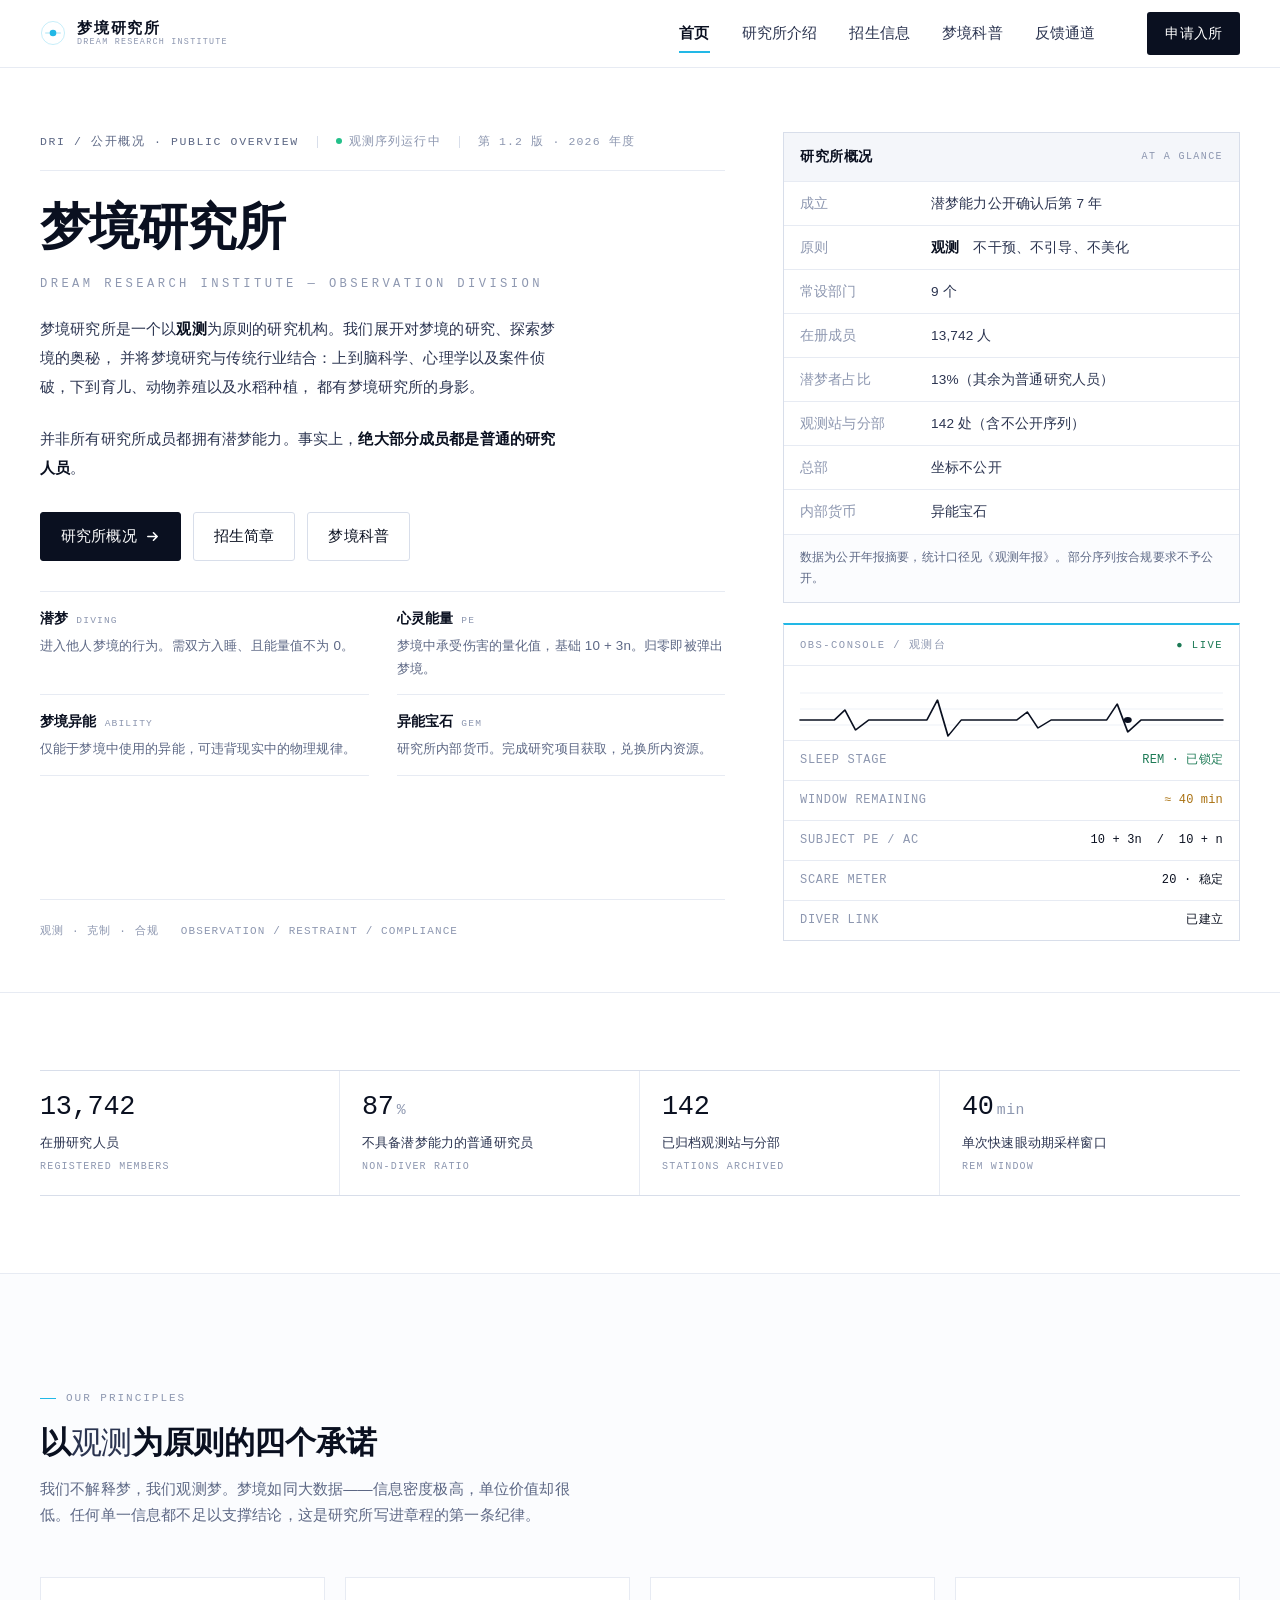
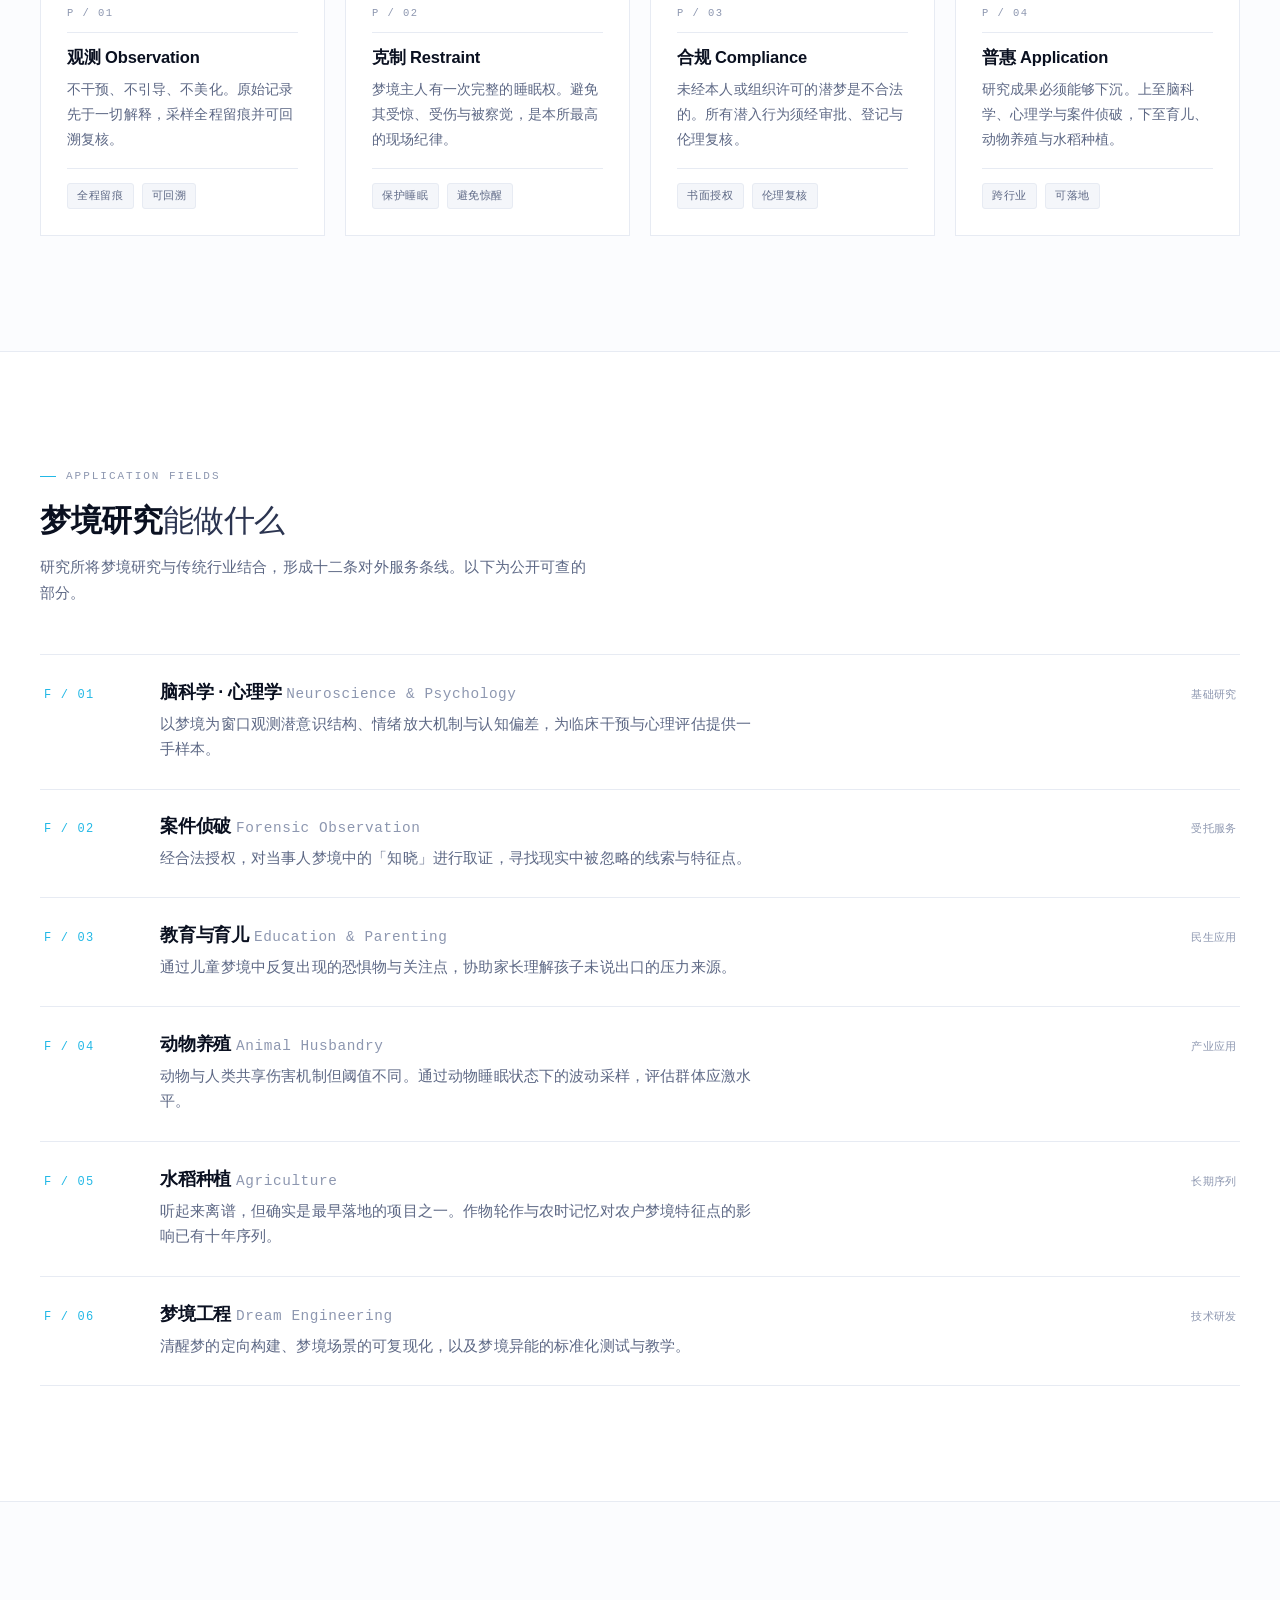
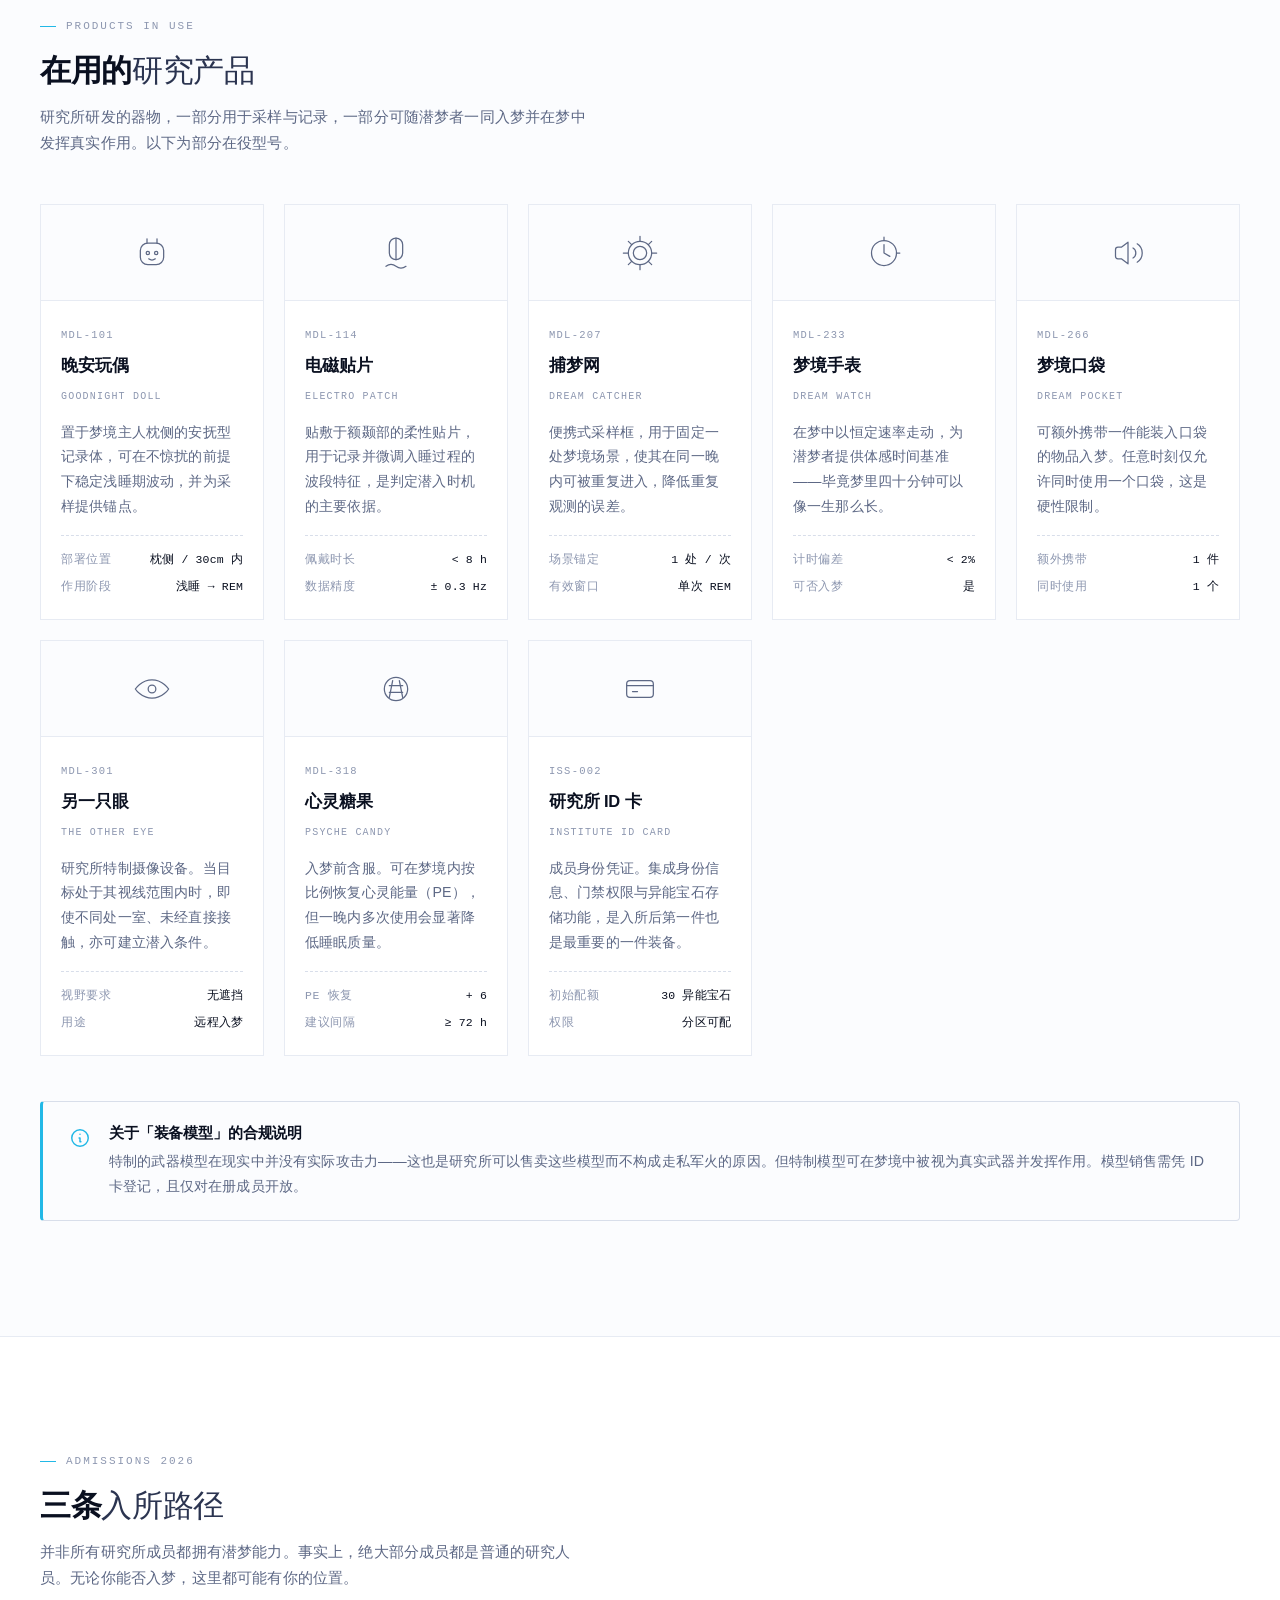
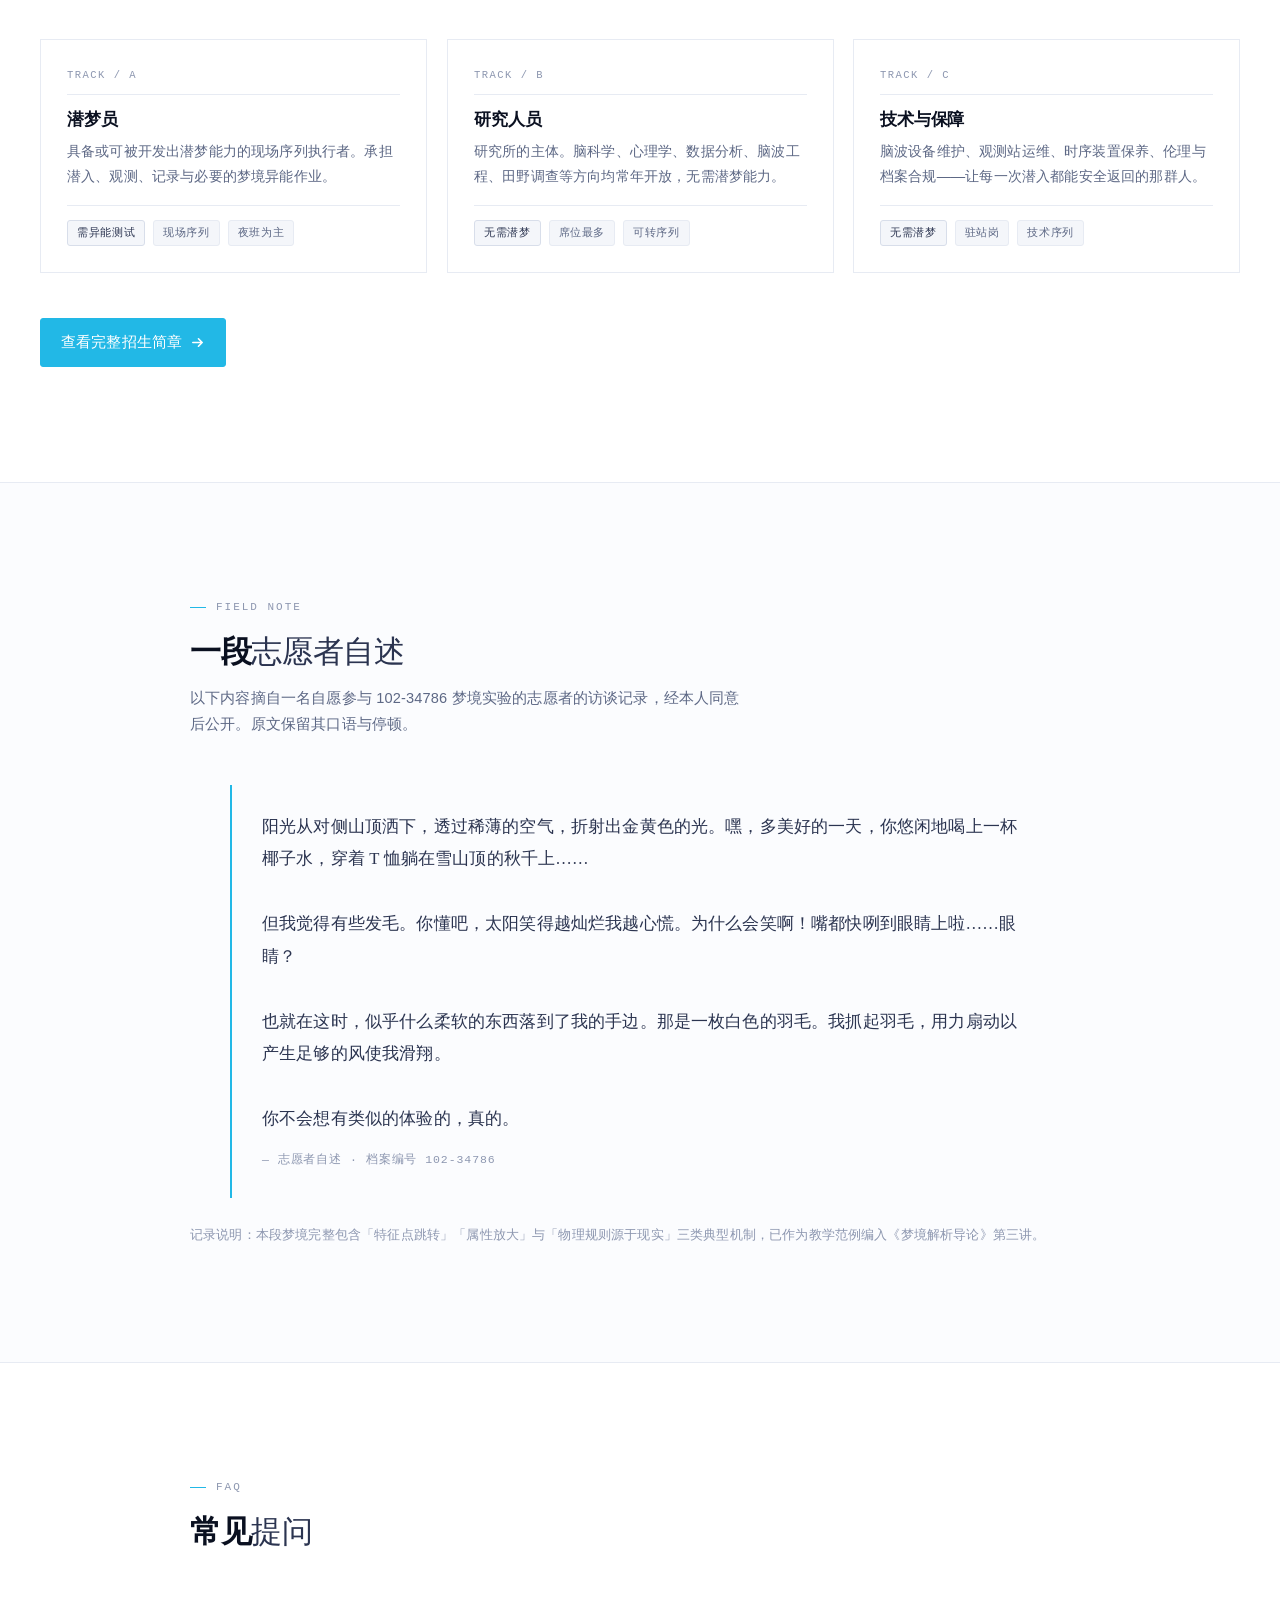
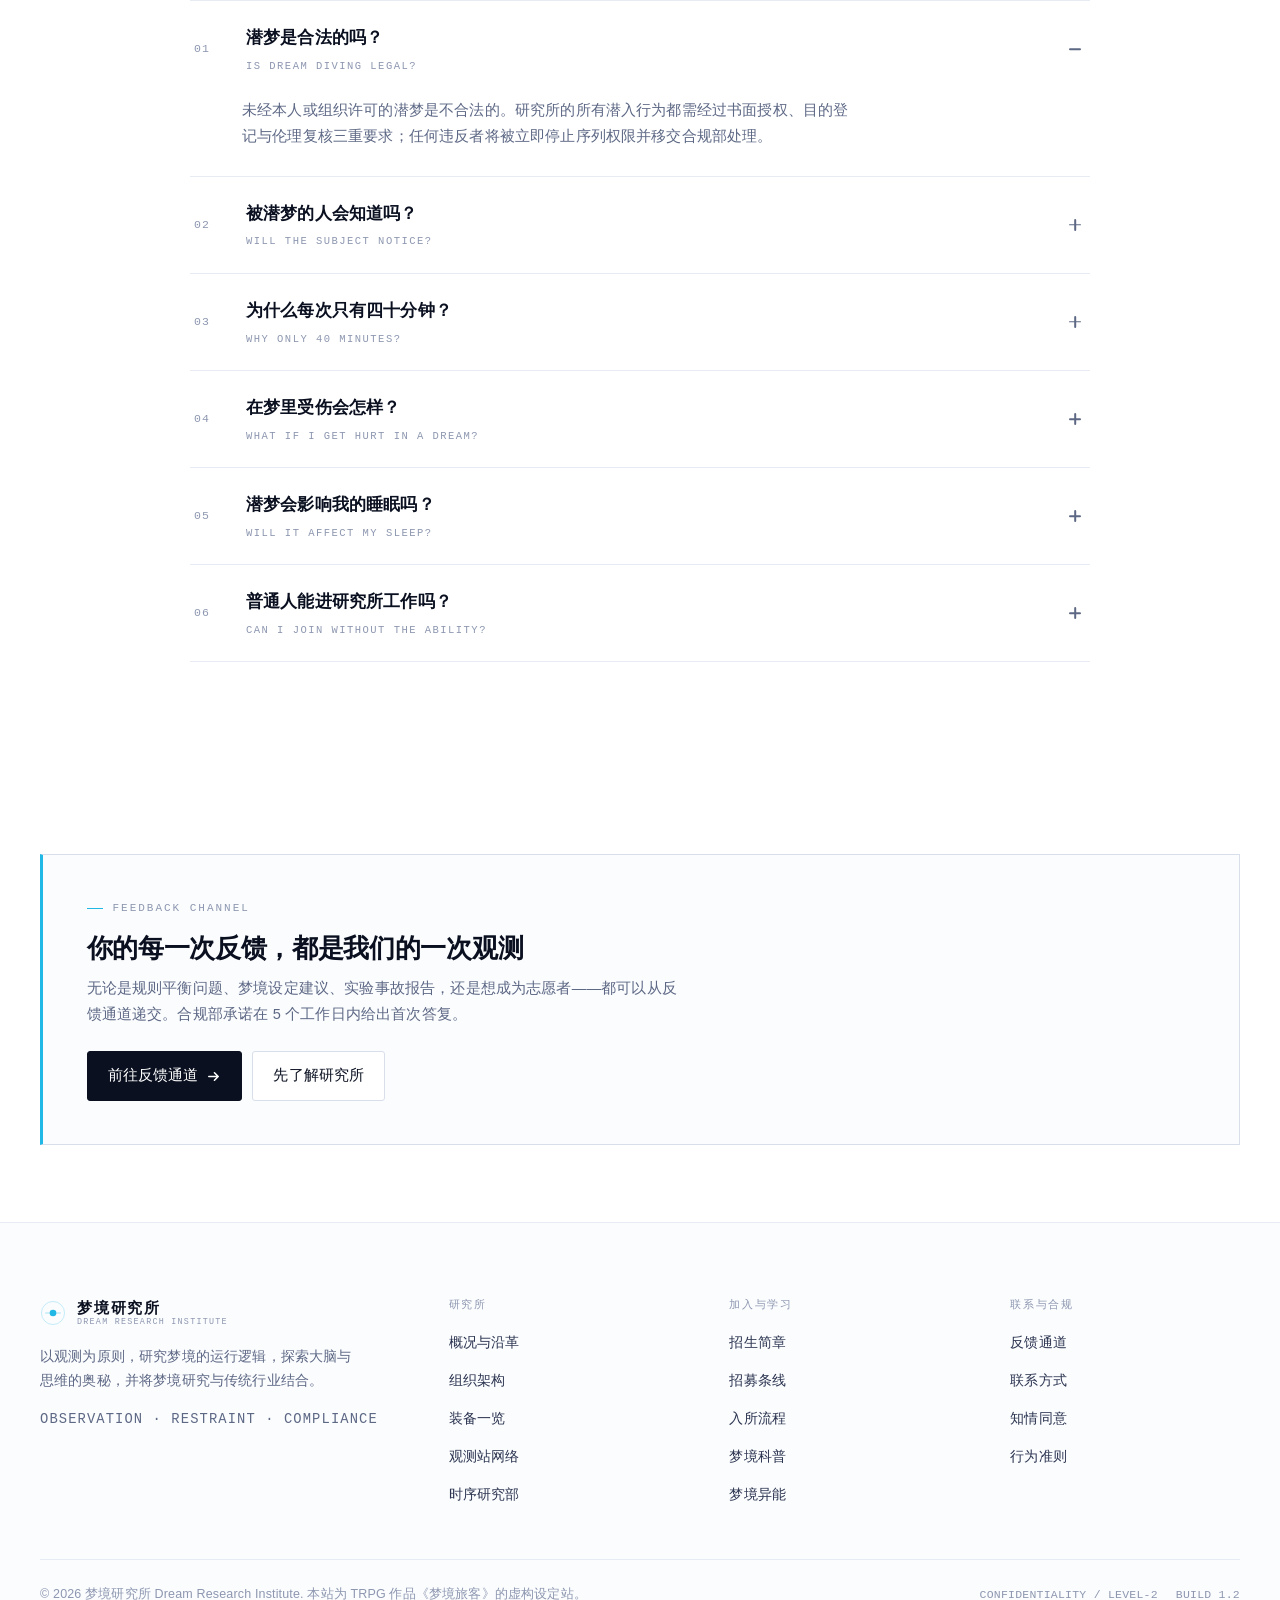
==== dream-lab-site/index.html @ f5d693b0 "feat: 新增梦境研究所官网（五页静态站点） - 首页 / 研究所介绍 / 招生信息 / 梦境科普 / 反馈通道 - 设计系统 assets/style.css，交互 assets/app.js，零" ====
<!DOCTYPE html>
<html lang="zh-CN">
<head>
<meta charset="UTF-8">
<meta name="viewport" content="width=device-width, initial-scale=1">
<title>梦境研究所 · Dream Research Institute</title>
<meta name="description" content="梦境研究所（DRI）——以观测为原则，探索梦境的运行逻辑，并将梦境研究与传统行业结合。官方网站：研究所介绍、招生信息、梦境科普与反馈通道。">
<meta name="theme-color" content="#ffffff">
<link rel="icon" href="assets/favicon.svg" type="image/svg+xml">
<link rel="stylesheet" href="assets/style.css">
</head>
<body data-accent="cyan">

<!-- ============================ 导航 ============================ -->
<header class="nav">
  <div class="wrap nav__inner">
    <a class="brand" href="index.html" aria-label="梦境研究所 首页">
      <svg class="brand__mark" viewBox="0 0 32 32" fill="none" aria-hidden="true"><circle cx="16" cy="16" r="14.2" stroke="currentColor" stroke-width="1.1" opacity=".28"/><path d="M6.4 16h19.2" stroke="currentColor" stroke-width="1.1" opacity=".45"/><circle cx="16" cy="16" r="4.1" fill="currentColor"/></svg>
      <span class="brand__text">
        <span class="brand__cn">梦境研究所</span>
        <span class="brand__en">Dream Research Institute</span>
      </span>
    </a>

    <button class="nav__toggle" type="button" aria-label="展开导航菜单" aria-expanded="false"><span></span></button>

    <nav class="nav__links" aria-label="主导航">
      <a class="nav__link" href="index.html" aria-current="page">首页</a>
      <a class="nav__link" href="about.html">研究所介绍</a>
      <a class="nav__link" href="admissions.html">招生信息</a>
      <a class="nav__link" href="dream-science.html">梦境科普</a>
      <a class="nav__link" href="feedback.html">反馈通道</a>
    </nav>
    <a class="nav__cta" href="admissions.html">申请入所</a>
  </div>
  <div class="scroll-progress" aria-hidden="true"></div>
</header>

<main>

<!-- ============================ 首屏 ============================ -->
<section class="hero hero--split">
  <div class="wrap hero__inner">

    <div class="reveal">
      <div class="docmeta">
        <span class="docmeta__id">DRI / 公开概况 · PUBLIC OVERVIEW</span>
        <span class="docmeta__sep" aria-hidden="true"></span>
        <span class="docmeta__item"><i class="dot"></i>观测序列运行中</span>
        <span class="docmeta__sep" aria-hidden="true"></span>
        <span class="docmeta__item">第 1.2 版 · 2026 年度</span>
      </div>

      <h1>
        梦境研究所
        <span class="en-line">Dream Research Institute — Observation Division</span>
      </h1>

      <p class="hero__lede">
        梦境研究所是一个以<strong>观测</strong>为原则的研究机构。我们展开对梦境的研究、探索梦境的奥秘，
        并将梦境研究与传统行业结合：上到脑科学、心理学以及案件侦破，下到育儿、动物养殖以及水稻种植，
        都有梦境研究所的身影。
      </p>
      <p class="hero__lede">
        并非所有研究所成员都拥有潜梦能力。事实上，<strong>绝大部分成员都是普通的研究人员</strong>。
      </p>

      <div class="hero__actions">
        <a class="btn btn--primary" href="about.html">
          研究所概况
          <svg viewBox="0 0 16 16" fill="none" stroke="currentColor" stroke-width="1.7" stroke-linecap="round" stroke-linejoin="round"><path d="M3 8h10M9 4l4 4-4 4"/></svg>
        </a>
        <a class="btn btn--ghost" href="admissions.html">招生简章</a>
        <a class="btn btn--ghost" href="dream-science.html">梦境科普</a>
      </div>

      <dl class="terms">
        <div>
          <dt>潜梦 <span class="en">Diving</span></dt>
          <dd>进入他人梦境的行为。需双方入睡、且能量值不为 0。</dd>
        </div>
        <div>
          <dt>心灵能量 <span class="en">PE</span></dt>
          <dd>梦境中承受伤害的量化值，基础 10 + 3n。归零即被弹出梦境。</dd>
        </div>
        <div>
          <dt>梦境异能 <span class="en">Ability</span></dt>
          <dd>仅能于梦境中使用的异能，可违背现实中的物理规律。</dd>
        </div>
        <div>
          <dt>异能宝石 <span class="en">Gem</span></dt>
          <dd>研究所内部货币。完成研究项目获取，兑换所内资源。</dd>
        </div>
      </dl>

      <div class="hero__foot">
        <span>观测 · 克制 · 合规</span>
        <span>OBSERVATION / RESTRAINT / COMPLIANCE</span>
      </div>
    </div>

    <!-- 信息表 + 观测台读数 -->
    <aside class="reveal" data-delay="120" aria-label="研究所概况信息表">
      <div class="infobox">
        <div class="infobox__cap">研究所概况 <span>At a glance</span></div>
        <dl>
          <div><dt>成立</dt><dd>潜梦能力公开确认后第 7 年</dd></div>
          <div><dt>原则</dt><dd><b>观测</b>　不干预、不引导、不美化</dd></div>
          <div><dt>常设部门</dt><dd>9 个</dd></div>
          <div><dt>在册成员</dt><dd>13,742 人</dd></div>
          <div><dt>潜梦者占比</dt><dd>13%（其余为普通研究人员）</dd></div>
          <div><dt>观测站与分部</dt><dd>142 处（含不公开序列）</dd></div>
          <div><dt>总部</dt><dd>坐标不公开</dd></div>
          <div><dt>内部货币</dt><dd>异能宝石</dd></div>
        </dl>
        <div class="infobox__note">
          数据为公开年报摘要，统计口径见《观测年报》。部分序列按合规要求不予公开。
        </div>
      </div>

      <div class="console">
        <div class="console__head">
          <span>OBS-CONSOLE / 观测台</span>
          <span class="live">● LIVE</span>
        </div>
        <div class="console__wave" aria-hidden="true">
          <svg viewBox="0 0 320 62" preserveAspectRatio="none">
            <g stroke="#eef1f7" stroke-width="1">
              <line x1="0" y1="15" x2="320" y2="15"/><line x1="0" y1="31" x2="320" y2="31"/><line x1="0" y1="47" x2="320" y2="47"/>
            </g>
            <path d="M0 42 L26 42 L34 32 L42 52 L52 42 L96 42 L104 22 L112 58 L122 42 L164 42 L172 34 L180 50 L190 42 L232 42 L240 26 L248 54 L258 42 L320 42"
                  fill="none" stroke="#0a1020" stroke-width="1.3" stroke-linejoin="round" stroke-linecap="round"/>
            <circle cx="248" cy="42" r="3" fill="#0a1020"/>
          </svg>
        </div>
        <div class="readout">
          <div class="readout__row"><span class="k">SLEEP STAGE</span><span class="v ok">REM · 已锁定</span></div>
          <div class="readout__row"><span class="k">WINDOW REMAINING</span><span class="v warn">≈ 40 min</span></div>
          <div class="readout__row"><span class="k">SUBJECT PE / AC</span><span class="v">10 + 3n &nbsp;/&nbsp; 10 + n</span></div>
          <div class="readout__row"><span class="k">SCARE METER</span><span class="v">20 · 稳定</span></div>
          <div class="readout__row"><span class="k">DIVER LINK</span><span class="v crit">已建立</span></div>
        </div>
      </div>
    </aside>

  </div>
</section>

<!-- ============================ 概要数据 ============================ -->
<section class="section--tight">
  <div class="wrap">
    <div class="stats reveal">
      <div class="stat">
        <div class="stat__num"><span data-count="13742">0</span></div>
        <div class="stat__label">在册研究人员</div>
        <div class="stat__sub">Registered Members</div>
      </div>
      <div class="stat">
        <div class="stat__num"><span data-count="87">0</span><span class="unit">%</span></div>
        <div class="stat__label">不具备潜梦能力的普通研究员</div>
        <div class="stat__sub">Non-diver Ratio</div>
      </div>
      <div class="stat">
        <div class="stat__num"><span data-count="142">0</span></div>
        <div class="stat__label">已归档观测站与分部</div>
        <div class="stat__sub">Stations Archived</div>
      </div>
      <div class="stat">
        <div class="stat__num"><span data-count="40">0</span><span class="unit">min</span></div>
        <div class="stat__label">单次快速眼动期采样窗口</div>
        <div class="stat__sub">REM Window</div>
      </div>
    </div>
  </div>
</section>

<!-- ============================ 原则 ============================ -->
<section class="section section--alt" id="principle">
  <div class="wrap">
    <div class="section-head reveal">
      <span class="eyebrow">Our Principles</span>
      <h2>以<span class="thin">观测</span>为原则的四个承诺</h2>
      <p>我们不解释梦，我们观测梦。梦境如同大数据——信息密度极高，单位价值却很低。任何单一信息都不足以支撑结论，这是研究所写进章程的第一条纪律。</p>
    </div>

    <div class="grid grid--4">
      <article class="card reveal" data-accent="cyan">
        <span class="card__index">P / 01</span>
        <h3>观测 Observation</h3>
        <p>不干预、不引导、不美化。原始记录先于一切解释，采样全程留痕并可回溯复核。</p>
        <div class="card__meta"><span class="chip">全程留痕</span><span class="chip">可回溯</span></div>
      </article>

      <article class="card reveal" data-delay="80" data-accent="violet">
        <span class="card__index">P / 02</span>
        <h3>克制 Restraint</h3>
        <p>梦境主人有一次完整的睡眠权。避免其受惊、受伤与被察觉，是本所最高的现场纪律。</p>
        <div class="card__meta"><span class="chip">保护睡眠</span><span class="chip">避免惊醒</span></div>
      </article>

      <article class="card reveal" data-delay="160" data-accent="lime">
        <span class="card__index">P / 03</span>
        <h3>合规 Compliance</h3>
        <p>未经本人或组织许可的潜梦是不合法的。所有潜入行为须经审批、登记与伦理复核。</p>
        <div class="card__meta"><span class="chip">书面授权</span><span class="chip">伦理复核</span></div>
      </article>

      <article class="card reveal" data-delay="240" data-accent="amber">
        <span class="card__index">P / 04</span>
        <h3>普惠 Application</h3>
        <p>研究成果必须能够下沉。上至脑科学、心理学与案件侦破，下至育儿、动物养殖与水稻种植。</p>
        <div class="card__meta"><span class="chip">跨行业</span><span class="chip">可落地</span></div>
      </article>
    </div>
  </div>
</section>

<!-- ============================ 应用领域 ============================ -->
<section class="section">
  <div class="wrap">
    <div class="section-head reveal">
      <span class="eyebrow">Application Fields</span>
      <h2>梦境研究<span class="thin">能做什么</span></h2>
      <p>研究所将梦境研究与传统行业结合，形成十二条对外服务条线。以下为公开可查的部分。</p>
    </div>

    <div class="rows">
      <div class="row reveal">
        <span class="row__key">F / 01</span>
        <div class="row__main">
          <h3>脑科学 · 心理学 <span class="en">Neuroscience &amp; Psychology</span></h3>
          <p>以梦境为窗口观测潜意识结构、情绪放大机制与认知偏差，为临床干预与心理评估提供一手样本。</p>
        </div>
        <span class="row__tag">基础研究</span>
      </div>

      <div class="row reveal">
        <span class="row__key">F / 02</span>
        <div class="row__main">
          <h3>案件侦破 <span class="en">Forensic Observation</span></h3>
          <p>经合法授权，对当事人梦境中的「知晓」进行取证，寻找现实中被忽略的线索与特征点。</p>
        </div>
        <span class="row__tag">受托服务</span>
      </div>

      <div class="row reveal">
        <span class="row__key">F / 03</span>
        <div class="row__main">
          <h3>教育与育儿 <span class="en">Education &amp; Parenting</span></h3>
          <p>通过儿童梦境中反复出现的恐惧物与关注点，协助家长理解孩子未说出口的压力来源。</p>
        </div>
        <span class="row__tag">民生应用</span>
      </div>

      <div class="row reveal">
        <span class="row__key">F / 04</span>
        <div class="row__main">
          <h3>动物养殖 <span class="en">Animal Husbandry</span></h3>
          <p>动物与人类共享伤害机制但阈值不同。通过动物睡眠状态下的波动采样，评估群体应激水平。</p>
        </div>
        <span class="row__tag">产业应用</span>
      </div>

      <div class="row reveal">
        <span class="row__key">F / 05</span>
        <div class="row__main">
          <h3>水稻种植 <span class="en">Agriculture</span></h3>
          <p>听起来离谱，但确实是最早落地的项目之一。作物轮作与农时记忆对农户梦境特征点的影响已有十年序列。</p>
        </div>
        <span class="row__tag">长期序列</span>
      </div>

      <div class="row reveal">
        <span class="row__key">F / 06</span>
        <div class="row__main">
          <h3>梦境工程 <span class="en">Dream Engineering</span></h3>
          <p>清醒梦的定向构建、梦境场景的可复现化，以及梦境异能的标准化测试与教学。</p>
        </div>
        <span class="row__tag">技术研发</span>
      </div>
    </div>
  </div>
</section>

<!-- ============================ 研究产品 ============================ -->
<section class="section section--alt">
  <div class="wrap">
    <div class="section-head reveal">
      <span class="eyebrow">Products In Use</span>
      <h2>在用的<span class="thin">研究产品</span></h2>
      <p>研究所研发的器物，一部分用于采样与记录，一部分可随潜梦者一同入梦并在梦中发挥真实作用。以下为部分在役型号。</p>
    </div>

    <div class="grid grid--4">
      <article class="device reveal" data-accent="cyan">
        <div class="device__fig">
          <svg viewBox="0 0 48 48" fill="none" stroke="currentColor" stroke-width="1.5" stroke-linecap="round" stroke-linejoin="round">
            <rect x="10" y="12" width="28" height="26" rx="9"/><circle cx="19" cy="24" r="2"/><circle cx="29" cy="24" r="2"/>
            <path d="M20 31c2.4 1.8 5.6 1.8 8 0M18 12V7M30 12V7"/>
          </svg>
        </div>
        <div class="device__body">
          <span class="device__code">MDL-101</span>
          <h3>晚安玩偶</h3>
          <span class="en">Goodnight Doll</span>
          <p>置于梦境主人枕侧的安抚型记录体，可在不惊扰的前提下稳定浅睡期波动，并为采样提供锚点。</p>
          <dl>
            <div><dt>部署位置</dt><dd>枕侧 / 30cm 内</dd></div>
            <div><dt>作用阶段</dt><dd>浅睡 → REM</dd></div>
          </dl>
        </div>
      </article>

      <article class="device reveal" data-delay="70" data-accent="violet">
        <div class="device__fig">
          <svg viewBox="0 0 48 48" fill="none" stroke="currentColor" stroke-width="1.5" stroke-linecap="round" stroke-linejoin="round">
            <rect x="16" y="6" width="16" height="26" rx="8"/><path d="M24 6v26"/>
            <path d="M12 40c4-3 8-3 12 0s8 3 12 0"/>
          </svg>
        </div>
        <div class="device__body">
          <span class="device__code">MDL-114</span>
          <h3>电磁贴片</h3>
          <span class="en">Electro Patch</span>
          <p>贴敷于额颞部的柔性贴片，用于记录并微调入睡过程的波段特征，是判定潜入时机的主要依据。</p>
          <dl>
            <div><dt>佩戴时长</dt><dd>&lt; 8 h</dd></div>
            <div><dt>数据精度</dt><dd>± 0.3 Hz</dd></div>
          </dl>
        </div>
      </article>

      <article class="device reveal" data-delay="140" data-accent="magenta">
        <div class="device__fig">
          <svg viewBox="0 0 48 48" fill="none" stroke="currentColor" stroke-width="1.5" stroke-linecap="round" stroke-linejoin="round">
            <circle cx="24" cy="24" r="14"/><circle cx="24" cy="24" r="8"/>
            <path d="M24 4v6M24 38v6M4 24h6M38 24h6M10 10l4 4M34 34l4 4M38 10l-4 4M14 34l-4 4"/>
          </svg>
        </div>
        <div class="device__body">
          <span class="device__code">MDL-207</span>
          <h3>捕梦网</h3>
          <span class="en">Dream Catcher</span>
          <p>便携式采样框，用于固定一处梦境场景，使其在同一晚内可被重复进入，降低重复观测的误差。</p>
          <dl>
            <div><dt>场景锚定</dt><dd>1 处 / 次</dd></div>
            <div><dt>有效窗口</dt><dd>单次 REM</dd></div>
          </dl>
        </div>
      </article>

      <article class="device reveal" data-delay="210" data-accent="amber">
        <div class="device__fig">
          <svg viewBox="0 0 48 48" fill="none" stroke="currentColor" stroke-width="1.5" stroke-linecap="round" stroke-linejoin="round">
            <circle cx="24" cy="24" r="15"/><path d="M24 14v10l7 4"/><path d="M24 9V5M39 24h4"/>
          </svg>
        </div>
        <div class="device__body">
          <span class="device__code">MDL-233</span>
          <h3>梦境手表</h3>
          <span class="en">Dream Watch</span>
          <p>在梦中以恒定速率走动，为潜梦者提供体感时间基准——毕竟梦里四十分钟可以像一生那么长。</p>
          <dl>
            <div><dt>计时偏差</dt><dd>&lt; 2%</dd></div>
            <div><dt>可否入梦</dt><dd>是</dd></div>
          </dl>
        </div>
      </article>

      <article class="device reveal" data-accent="lime">
        <div class="device__fig">
          <svg viewBox="0 0 48 48" fill="none" stroke="currentColor" stroke-width="1.5" stroke-linecap="round" stroke-linejoin="round">
            <path d="M9 20v8a3 3 0 0 0 3 3h4l8 6V11l-8 6h-4a3 3 0 0 0-3 3Z"/>
            <path d="M30 18a7 7 0 0 1 0 12M35 13a13 13 0 0 1 0 22"/>
          </svg>
        </div>
        <div class="device__body">
          <span class="device__code">MDL-266</span>
          <h3>梦境口袋</h3>
          <span class="en">Dream Pocket</span>
          <p>可额外携带一件能装入口袋的物品入梦。任意时刻仅允许同时使用一个口袋，这是硬性限制。</p>
          <dl>
            <div><dt>额外携带</dt><dd>1 件</dd></div>
            <div><dt>同时使用</dt><dd>1 个</dd></div>
          </dl>
        </div>
      </article>

      <article class="device reveal" data-delay="70" data-accent="violet">
        <div class="device__fig">
          <svg viewBox="0 0 48 48" fill="none" stroke="currentColor" stroke-width="1.5" stroke-linecap="round" stroke-linejoin="round">
            <path d="M4 24s7-11 20-11 20 11 20 11-7 11-20 11S4 24 4 24Z"/><circle cx="24" cy="24" r="4.6"/>
          </svg>
        </div>
        <div class="device__body">
          <span class="device__code">MDL-301</span>
          <h3>另一只眼</h3>
          <span class="en">The Other Eye</span>
          <p>研究所特制摄像设备。当目标处于其视线范围内时，即使不同处一室、未经直接接触，亦可建立潜入条件。</p>
          <dl>
            <div><dt>视野要求</dt><dd>无遮挡</dd></div>
            <div><dt>用途</dt><dd>远程入梦</dd></div>
          </dl>
        </div>
      </article>

      <article class="device reveal" data-delay="140" data-accent="magenta">
        <div class="device__fig">
          <svg viewBox="0 0 48 48" fill="none" stroke="currentColor" stroke-width="1.5" stroke-linecap="round" stroke-linejoin="round">
            <circle cx="24" cy="24" r="14"/><path d="M16 20h16M16 28h16M20 14l-4 20M28 14l4 20"/>
          </svg>
        </div>
        <div class="device__body">
          <span class="device__code">MDL-318</span>
          <h3>心灵糖果</h3>
          <span class="en">Psyche Candy</span>
          <p>入梦前含服。可在梦境内按比例恢复心灵能量（PE），但一晚内多次使用会显著降低睡眠质量。</p>
          <dl>
            <div><dt>PE 恢复</dt><dd>+ 6</dd></div>
            <div><dt>建议间隔</dt><dd>≥ 72 h</dd></div>
          </dl>
        </div>
      </article>

      <article class="device reveal" data-delay="210" data-accent="rose">
        <div class="device__fig">
          <svg viewBox="0 0 48 48" fill="none" stroke="currentColor" stroke-width="1.5" stroke-linecap="round" stroke-linejoin="round">
            <rect x="8" y="14" width="32" height="20" rx="4"/><path d="M8 20h32M15 27h6"/>
          </svg>
        </div>
        <div class="device__body">
          <span class="device__code">ISS-002</span>
          <h3>研究所 ID 卡</h3>
          <span class="en">Institute ID Card</span>
          <p>成员身份凭证。集成身份信息、门禁权限与异能宝石存储功能，是入所后第一件也是最重要的一件装备。</p>
          <dl>
            <div><dt>初始配额</dt><dd>30 异能宝石</dd></div>
            <div><dt>权限</dt><dd>分区可配</dd></div>
          </dl>
        </div>
      </article>
    </div>

    <div class="notice mt-l reveal">
      <svg class="notice__ico" viewBox="0 0 24 24" fill="none" stroke="currentColor" stroke-width="1.6" stroke-linecap="round" stroke-linejoin="round"><circle cx="12" cy="12" r="9"/><path d="M12 8h.01M11 12h1v4h1"/></svg>
      <div>
        <h4>关于「装备模型」的合规说明</h4>
        <p>特制的武器模型在现实中并没有实际攻击力——这也是研究所可以售卖这些模型而不构成走私军火的原因。但特制模型可在梦境中被视为真实武器并发挥作用。模型销售需凭 ID 卡登记，且仅对在册成员开放。</p>
      </div>
    </div>
  </div>
</section>

<!-- ============================ 招生入口 ============================ -->
<section class="section">
  <div class="wrap">
    <div class="section-head reveal">
      <span class="eyebrow">Admissions 2026</span>
      <h2>三条<span class="thin">入所路径</span></h2>
      <p>并非所有研究所成员都拥有潜梦能力。事实上，绝大部分成员都是普通的研究人员。无论你能否入梦，这里都可能有你的位置。</p>
    </div>

    <div class="grid grid--3">
      <article class="card reveal" data-accent="violet">
        <span class="card__index">TRACK / A</span>
        <h3>潜梦员</h3>
        <p>具备或可被开发出潜梦能力的现场序列执行者。承担潜入、观测、记录与必要的梦境异能作业。</p>
        <div class="card__meta">
          <span class="chip chip--accent">需异能测试</span>
          <span class="chip">现场序列</span>
          <span class="chip">夜班为主</span>
        </div>
      </article>

      <article class="card reveal" data-delay="90" data-accent="cyan">
        <span class="card__index">TRACK / B</span>
        <h3>研究人员</h3>
        <p>研究所的主体。脑科学、心理学、数据分析、脑波工程、田野调查等方向均常年开放，无需潜梦能力。</p>
        <div class="card__meta">
          <span class="chip chip--accent">无需潜梦</span>
          <span class="chip">席位最多</span>
          <span class="chip">可转序列</span>
        </div>
      </article>

      <article class="card reveal" data-delay="180" data-accent="amber">
        <span class="card__index">TRACK / C</span>
        <h3>技术与保障</h3>
        <p>脑波设备维护、观测站运维、时序装置保养、伦理与档案合规——让每一次潜入都能安全返回的那群人。</p>
        <div class="card__meta">
          <span class="chip chip--accent">无需潜梦</span>
          <span class="chip">驻站岗</span>
          <span class="chip">技术序列</span>
        </div>
      </article>
    </div>

    <div class="mt-l reveal">
      <a class="btn btn--accent" href="admissions.html">
        查看完整招生简章
        <svg viewBox="0 0 16 16" fill="none" stroke="currentColor" stroke-width="1.7" stroke-linecap="round" stroke-linejoin="round"><path d="M3 8h10M9 4l4 4-4 4"/></svg>
      </a>
    </div>
  </div>
</section>

<!-- ============================ 志愿者自述 ============================ -->
<section class="section section--alt">
  <div class="wrap--narrow">
    <div class="section-head reveal">
      <span class="eyebrow">Field Note</span>
      <h2>一段<span class="thin">志愿者自述</span></h2>
      <p>以下内容摘自一名自愿参与 102-34786 梦境实验的志愿者的访谈记录，经本人同意后公开。原文保留其口语与停顿。</p>
    </div>

    <blockquote class="quote reveal">
      阳光从对侧山顶洒下，透过稀薄的空气，折射出金黄色的光。嘿，多美好的一天，你悠闲地喝上一杯椰子水，穿着 T 恤躺在雪山顶的秋千上……
      <br><br>
      但我觉得有些发毛。你懂吧，太阳笑得越灿烂我越心慌。为什么会笑啊！嘴都快咧到眼睛上啦……眼睛？
      <br><br>
      也就在这时，似乎什么柔软的东西落到了我的手边。那是一枚白色的羽毛。我抓起羽毛，用力扇动以产生足够的风使我滑翔。
      <br><br>
      你不会想有类似的体验的，真的。
      <cite>— 志愿者自述 · 档案编号 102-34786</cite>
    </blockquote>

    <p class="tiny mt-m reveal">
      记录说明：本段梦境完整包含「特征点跳转」「属性放大」与「物理规则源于现实」三类典型机制，已作为教学范例编入《梦境解析导论》第三讲。
    </p>
  </div>
</section>

<!-- ============================ 常见问答 ============================ -->
<section class="section">
  <div class="wrap--narrow">
    <div class="section-head reveal">
      <span class="eyebrow">FAQ</span>
      <h2>常见<span class="thin">提问</span></h2>
    </div>

    <div class="accordion reveal" data-exclusive>
      <details class="acc" open>
        <summary class="acc__head" style="list-style:none">
          <span class="acc__num">01</span>
          <span class="acc__title">潜梦是合法的吗？<span class="en">Is dream diving legal?</span></span>
          <span class="acc__ico" aria-hidden="true"></span>
        </summary>
        <div class="acc__body">
          <p>未经本人或组织许可的潜梦是不合法的。研究所的所有潜入行为都需经过书面授权、目的登记与伦理复核三重要求；任何违反者将被立即停止序列权限并移交合规部处理。</p>
        </div>
      </details>

      <details class="acc">
        <summary class="acc__head" style="list-style:none">
          <span class="acc__num">02</span>
          <span class="acc__title">被潜梦的人会知道吗？<span class="en">Will the subject notice?</span></span>
          <span class="acc__ico" aria-hidden="true"></span>
        </summary>
        <div class="acc__body">
          <p>梦境主人可能会记起梦中所发生的事件——若其在快速眼动睡眠期因惊吓醒来，记忆会更加清晰。所以为防止潜梦者被察觉、也为给梦境主人提供优质的睡眠，请尽可能避免其受到惊吓或伤害。</p>
          <p>梦境主人也有小概率意识到自己身处梦境，进而主动掌控梦境。此时应立刻中止观测并由现场主管决策。</p>
        </div>
      </details>

      <details class="acc">
        <summary class="acc__head" style="list-style:none">
          <span class="acc__num">03</span>
          <span class="acc__title">为什么每次只有四十分钟？<span class="en">Why only 40 minutes?</span></span>
          <span class="acc__ico" aria-hidden="true"></span>
        </summary>
        <div class="acc__body">
          <p>快速眼动睡眠期一次约持续 40 分钟。这意味着你必须在 40 分钟内收集尽可能多的信息。梦境中的时间长度与现实等同，但结构如电影般经过剪辑与拼凑，所以 40 分钟的梦也可能漫长如一生。</p>
        </div>
      </details>

      <details class="acc">
        <summary class="acc__head" style="list-style:none">
          <span class="acc__num">04</span>
          <span class="acc__title">在梦里受伤会怎样？<span class="en">What if I get hurt in a dream?</span></span>
          <span class="acc__ico" aria-hidden="true"></span>
        </summary>
        <div class="acc__body">
          <p>梦境中伤害不会造成任何现实中的损伤。但你在梦中受到伤害时，心灵能量（PE）会相应减少；当 PE 归零时，你会被强制弹出梦境。这是身体在保护你。</p>
        </div>
      </details>

      <details class="acc">
        <summary class="acc__head" style="list-style:none">
          <span class="acc__num">05</span>
          <span class="acc__title">潜梦会影响我的睡眠吗？<span class="en">Will it affect my sleep?</span></span>
          <span class="acc__ico" aria-hidden="true"></span>
        </summary>
        <div class="acc__body">
          <p>若你选择潜入梦境，你的睡眠质量必然受到影响。不进行潜梦时，该晚心灵能量会完全恢复；进行潜梦时，该晚心灵能量仅恢复总数的三分之一。研究所为在册潜梦员提供强制轮休与睡眠监测。</p>
        </div>
      </details>

      <details class="acc">
        <summary class="acc__head" style="list-style:none">
          <span class="acc__num">06</span>
          <span class="acc__title">普通人能进研究所工作吗？<span class="en">Can I join without the ability?</span></span>
          <span class="acc__ico" aria-hidden="true"></span>
        </summary>
        <div class="acc__body">
          <p>可以，而且是常态。并非所有研究所成员都拥有潜梦能力——事实上绝大部分成员都是普通的研究人员。他们负责数据分析、设备研发、田野调查、伦理审查与档案管理，是研究所真正的骨架。</p>
        </div>
      </details>
    </div>
  </div>
</section>

<!-- ============================ 反馈 CTA ============================ -->
<section class="section section--tight">
  <div class="wrap">
    <div class="cta-band reveal">
      <div class="cta-band__inner">
        <span class="eyebrow">Feedback Channel</span>
        <h2>你的每一次反馈，都是我们的一次观测</h2>
        <p>无论是规则平衡问题、梦境设定建议、实验事故报告，还是想成为志愿者——都可以从反馈通道递交。合规部承诺在 5 个工作日内给出首次答复。</p>
        <div class="cta-band__actions">
          <a class="btn btn--primary" href="feedback.html">
            前往反馈通道
            <svg viewBox="0 0 16 16" fill="none" stroke="currentColor" stroke-width="1.7" stroke-linecap="round" stroke-linejoin="round"><path d="M3 8h10M9 4l4 4-4 4"/></svg>
          </a>
          <a class="btn btn--ghost" href="about.html">先了解研究所</a>
        </div>
      </div>
    </div>
  </div>
</section>

</main>

<!-- ============================ 页脚 ============================ -->
<footer class="footer">
  <div class="wrap">
    <div class="footer__grid">
      <div class="footer__brand">
        <a class="brand" href="index.html">
          <svg class="brand__mark" viewBox="0 0 32 32" fill="none" aria-hidden="true"><circle cx="16" cy="16" r="14.2" stroke="currentColor" stroke-width="1.1" opacity=".28"/><path d="M6.4 16h19.2" stroke="currentColor" stroke-width="1.1" opacity=".45"/><circle cx="16" cy="16" r="4.1" fill="currentColor"/></svg>
          <span class="brand__text">
            <span class="brand__cn">梦境研究所</span>
            <span class="brand__en">Dream Research Institute</span>
          </span>
        </a>
        <p>以观测为原则，研究梦境的运行逻辑，探索大脑与思维的奥秘，并将梦境研究与传统行业结合。</p>
        <p class="tiny mono mt-s" style="letter-spacing:.08em">OBSERVATION · RESTRAINT · COMPLIANCE</p>
      </div>

      <div>
        <h5>研究所</h5>
        <ul>
          <li><a href="about.html">概况与沿革</a></li>
          <li><a href="about.html#departments">组织架构</a></li>
          <li><a href="about.html#devices">装备一览</a></li>
          <li><a href="about.html#stations">观测站网络</a></li>
          <li><a href="about.html#timeline">时序研究部</a></li>
        </ul>
      </div>

      <div>
        <h5>加入与学习</h5>
        <ul>
          <li><a href="admissions.html">招生简章</a></li>
          <li><a href="admissions.html#tracks">招募条线</a></li>
          <li><a href="admissions.html#process">入所流程</a></li>
          <li><a href="dream-science.html">梦境科普</a></li>
          <li><a href="dream-science.html#abilities">梦境异能</a></li>
        </ul>
      </div>

      <div>
        <h5>联系与合规</h5>
        <ul>
          <li><a href="feedback.html">反馈通道</a></li>
          <li><a href="feedback.html#channels">联系方式</a></li>
          <li><a href="feedback.html#ethics">知情同意</a></li>
          <li><a href="feedback.html#conduct">行为准则</a></li>
        </ul>
      </div>
    </div>

    <div class="footer__bottom">
      <span>© <span data-year>2026</span> 梦境研究所 Dream Research Institute. 本站为 TRPG 作品《梦境旅客》的虚构设定站。</span>
      <span class="footer__legal">
        <span class="mono">CONFIDENTIALITY / LEVEL-2</span>
        <span class="mono">BUILD 1.2</span>
      </span>
    </div>
  </div>
</footer>

<script src="assets/app.js"></script>
</body>
</html>
---- dream-lab-site/assets/style.css ----
/* ==========================================================================
   梦境研究所 DREAM RESEARCH INSTITUTE — Design System
   主色：白 / 辅色：光谱彩色 / 风格：科技 · 高级
   ========================================================================== */

/* ---------- 1. Tokens ---------- */
:root {
  /* 中性：白为主 */
  --paper:        #ffffff;
  --paper-2:      #fbfcfe;
  --paper-3:      #f4f6fa;
  --ink:          #0a1020;
  --ink-2:        #2b3450;
  --ink-3:        #5d6885;
  --ink-4:        #8d97b0;
  --line:         #e7ebf3;
  --line-2:       #d8deea;

  /* 辅色：梦境光谱 */
  --cyan:   #22b8e6;
  --violet: #7b61ff;
  --magenta:#e4559e;
  --amber:  #f0a422;
  --lime:   #23c08a;
  --rose:   #f0654f;

  --c-cyan:    rgba(34, 184, 230, .12);
  --c-violet:  rgba(123, 97, 255, .12);
  --c-magenta: rgba(228, 85, 158, .12);
  --c-amber:   rgba(240, 164, 34, .14);
  --c-lime:    rgba(35, 192, 138, .12);
  --c-rose:    rgba(240, 101, 79, .12);

  --accent: var(--cyan);
  --accent-soft: var(--c-cyan);

  /* 排版 */
  --font-sans: "Inter", "SF Pro Text", -apple-system, BlinkMacSystemFont,
               "Segoe UI", "PingFang SC", "Hiragino Sans GB",
               "Microsoft YaHei UI", "Microsoft YaHei", sans-serif;
  --font-serif: "Songti SC", "STSong", "Source Han Serif SC",
                "Noto Serif SC", "SimSun", Georgia, serif;
  --font-mono: "JetBrains Mono", "Cascadia Mono", "SFMono-Regular",
               Consolas, "Liberation Mono", monospace;

  /* 空间与形状：扁平、直角为主，圆角仅用于极小元素 */
  --r-xs: 3px;
  --r-sm: 4px;
  --r-md: 4px;
  --r-lg: 4px;
  --r-xl: 4px;
  --shadow-xs: none;
  --shadow-sm: none;
  --shadow-md: 0 1px 2px rgba(10, 16, 32, .05);
  --shadow-lg: 0 2px 6px rgba(10, 16, 32, .06);

  --nav-h: 68px;
  --maxw: 1200px;
  --ease: cubic-bezier(.22, .68, .28, 1);
}

/* 各页面 / 各组件主题色：通过 data-accent 切换 */
body[data-accent="violet"],
[data-accent="violet"]  { --accent: var(--violet);  --accent-soft: var(--c-violet); }
body[data-accent="magenta"],
[data-accent="magenta"] { --accent: var(--magenta); --accent-soft: var(--c-magenta); }
body[data-accent="amber"],
[data-accent="amber"]   { --accent: var(--amber);   --accent-soft: var(--c-amber); }
body[data-accent="lime"],
[data-accent="lime"]    { --accent: var(--lime);    --accent-soft: var(--c-lime); }
body[data-accent="rose"],
[data-accent="rose"]    { --accent: var(--rose);    --accent-soft: var(--c-rose); }

/* ---------- 2. Reset ---------- */
*, *::before, *::after { box-sizing: border-box; }
html { -webkit-text-size-adjust: 100%; scroll-behavior: smooth; }
@media (prefers-reduced-motion: reduce) { html { scroll-behavior: auto; } }

body {
  margin: 0;
  background: var(--paper);
  color: var(--ink);
  font-family: var(--font-sans);
  font-size: 16px;
  line-height: 1.75;
  letter-spacing: .01em;
  -webkit-font-smoothing: antialiased;
  text-rendering: optimizeLegibility;
  overflow-x: hidden;
  overflow-wrap: break-word;
}

img, svg, canvas { display: block; max-width: 100%; }
a { color: inherit; text-decoration: none; }
button, input, select, textarea { font: inherit; color: inherit; }
h1, h2, h3, h4, h5 { margin: 0; font-weight: 600; line-height: 1.25; letter-spacing: -.01em; }
p { margin: 0; }
ul, ol { margin: 0; padding: 0; list-style: none; }
::selection { background: var(--accent); color: #fff; }

:focus-visible {
  outline: 2px solid var(--accent);
  outline-offset: 3px;
  border-radius: 4px;
}

/* ---------- 3. Typographic motifs ---------- */
.eyebrow {
  font-family: var(--font-mono);
  font-size: 11px;
  font-weight: 500;
  letter-spacing: .18em;
  text-transform: uppercase;
  color: var(--ink-4);
  display: flex;
  align-items: center;
  gap: 10px;
}
.eyebrow::before {
  content: "";
  width: 16px; height: 1px;
  background: var(--accent);
  flex: none;
}
.eyebrow--plain::before { display: none; }
.eyebrow--right { justify-content: flex-end; }
.eyebrow--right::before { order: 2; }

.en {
  font-family: var(--font-mono);
  font-size: .8em;
  letter-spacing: .04em;
  color: var(--ink-4);
  font-weight: 400;
}

.mono { font-family: var(--font-mono); font-size: .86em; letter-spacing: .02em; }
.serif { font-family: var(--font-serif); }

/* ---------- 4. Layout ---------- */
.wrap { width: min(100% - 48px, var(--maxw)); margin-inline: auto; }
.wrap--narrow { width: min(100% - 48px, 900px); margin-inline: auto; }
.wrap--wide { width: min(100% - 48px, 1400px); margin-inline: auto; }

section { position: relative; }
.section { padding: clamp(64px, 9vw, 128px) 0; }
.section--tight { padding: clamp(48px, 6vw, 80px) 0; }
.section--alt { background: var(--paper-2); border-block: 1px solid var(--line); }
.section--paper3 { background: var(--paper-3); }

.section-head { max-width: 760px; margin-bottom: clamp(30px, 4vw, 48px); }
.section-head h2 {
  font-size: clamp(23px, 2.5vw, 31px);
  margin: 16px 0 14px;
  font-weight: 600;
  letter-spacing: -.012em;
}
.section-head h2 .thin { font-weight: 500; color: var(--ink-2); }
.section-head p { color: var(--ink-3); font-size: clamp(14.6px, 1.05vw, 16px); max-width: 68ch; }
.section-head--center { margin-inline: auto; text-align: center; }
.section-head--center .eyebrow { justify-content: center; }

/* 网格辅助线背景（用于子页页头，需完整淡出以免出现硬边） */
.gridlines {
  position: absolute; inset: 0;
  pointer-events: none;
  background-image:
    linear-gradient(to right, var(--line) 1px, transparent 1px),
    linear-gradient(to bottom, var(--line) 1px, transparent 1px);
  background-size: 80px 80px;
  -webkit-mask-image: linear-gradient(to bottom, #000 0%, rgba(0,0,0,.35) 45%, transparent 88%);
          mask-image: linear-gradient(to bottom, #000 0%, rgba(0,0,0,.35) 45%, transparent 88%);
}

/* ---------- 5. Top navigation ---------- */
.nav {
  position: sticky; top: 0; z-index: 90;
  height: var(--nav-h);
  background: rgba(255, 255, 255, .78);
  backdrop-filter: saturate(180%) blur(18px);
  -webkit-backdrop-filter: saturate(180%) blur(18px);
  border-bottom: 1px solid var(--line);
}
.nav__inner {
  height: 100%;
  display: flex; align-items: center; gap: 28px;
}
.brand { display: flex; align-items: center; gap: 11px; flex: none; color: var(--ink); }
.brand__mark { width: 26px; height: 26px; flex: none; color: var(--accent); }
.brand__text { display: flex; flex-direction: column; line-height: 1.2; }
.brand__cn { font-size: 15px; font-weight: 600; letter-spacing: .12em; color: var(--ink); }
.brand__en {
  font-family: var(--font-mono);
  font-size: 8.4px; letter-spacing: .15em;
  color: var(--ink-4); text-transform: uppercase;
}

.nav__links { display: flex; align-items: center; gap: 4px; margin-left: auto; }
.nav__link {
  position: relative;
  padding: 8px 14px;
  font-size: 14.5px;
  color: var(--ink-2);
  border-radius: var(--r-sm);
  transition: color .2s var(--ease), background .2s var(--ease);
  white-space: nowrap;
}
.nav__link:hover { color: var(--ink); background: var(--paper-3); }
.nav__link[aria-current="page"] { color: var(--ink); font-weight: 600; }
.nav__link[aria-current="page"]::after {
  content: ""; position: absolute; left: 14px; right: 14px; bottom: 1px;
  height: 2px;
  background: var(--accent);
}
.nav__cta {
  margin-left: 10px; flex: none;
  padding: 9px 18px;
  font-size: 14px; font-weight: 500;
  color: #fff;
  background: var(--ink);
  border-radius: var(--r-xs);
  transition: background .18s;
}
.nav__cta:hover { background: #1c2540; }

.nav__toggle {
  display: none;
  margin-left: auto;
  width: 42px; height: 42px;
  border: 1px solid var(--line-2); border-radius: var(--r-sm);
  background: var(--paper);
  cursor: pointer;
  align-items: center; justify-content: center;
}
.nav__toggle span {
  display: block; width: 17px; height: 1.6px; background: var(--ink);
  position: relative;
}
.nav__toggle span::before, .nav__toggle span::after {
  content: ""; position: absolute; left: 0; width: 17px; height: 1.6px; background: var(--ink);
  transition: transform .25s var(--ease), opacity .2s;
}
.nav__toggle span::before { top: -5.5px; }
.nav__toggle span::after  { top: 5.5px; }
.nav__toggle[aria-expanded="true"] span { background: transparent; }
.nav__toggle[aria-expanded="true"] span::before { transform: translateY(5.5px) rotate(45deg); }
.nav__toggle[aria-expanded="true"] span::after  { transform: translateY(-5.5px) rotate(-45deg); }

/* 顶部进度条 */
.scroll-progress {
  position: absolute; left: 0; bottom: -1px; height: 2px; width: 0;
  background: var(--accent);
  transition: width .1s linear;
}

/* ---------- 6. Buttons ---------- */
.btn {
  display: inline-flex; align-items: center; gap: 8px;
  padding: 11px 20px;
  font-size: 14.5px; font-weight: 500;
  border-radius: var(--r-xs);
  border: 1px solid transparent;
  cursor: pointer;
  transition: background .18s, color .18s, border-color .18s;
  white-space: nowrap;
}
.btn svg { width: 15px; height: 15px; flex: none; }
.btn--primary {
  color: #fff;
  background: var(--ink);
  border-color: var(--ink);
}
.btn--primary:hover { background: #1c2540; border-color: #1c2540; }
.btn--accent {
  color: #fff;
  background: var(--accent);
  border-color: var(--accent);
}
.btn--accent:hover { filter: brightness(.92); }
.btn--ghost {
  color: var(--ink); background: var(--paper);
  border-color: var(--line-2);
}
.btn--ghost:hover { border-color: var(--ink-3); background: var(--paper-3); }
.btn--sm { padding: 8px 14px; font-size: 13.5px; }
.btn--block { width: 100%; justify-content: center; }

.link-arrow {
  display: inline-flex; align-items: center; gap: 6px;
  font-size: 14px; font-weight: 500; color: var(--accent);
  border-bottom: 1px solid transparent;
}
.link-arrow svg { width: 14px; height: 14px; transition: transform .2s var(--ease); }
.link-arrow:hover svg { transform: translateX(3px); }
.link-arrow:hover { border-bottom-color: var(--accent); }

/* ---------- 7. Lead / 首屏（档案式，非落地页） ---------- */
.hero {
  position: relative;
  padding: clamp(40px, 5vw, 68px) 0 clamp(34px, 4vw, 52px);
  border-bottom: 1px solid var(--line);
  background: var(--paper);
}
.hero__inner { position: relative; z-index: 2; }

/* 文件头：档案编号 + 状态 */
.docmeta {
  display: flex; flex-wrap: wrap; align-items: center; gap: 10px 18px;
  padding-bottom: 18px;
  border-bottom: 1px solid var(--line);
}
.docmeta__id {
  font-family: var(--font-mono); font-size: 11.5px;
  letter-spacing: .14em; color: var(--ink-3);
}
.docmeta__sep { width: 1px; height: 12px; background: var(--line-2); }
.docmeta__item {
  font-family: var(--font-mono); font-size: 11.5px;
  letter-spacing: .1em; color: var(--ink-4);
}
.docmeta__item .dot {
  display: inline-block; width: 6px; height: 6px; border-radius: 50%;
  background: var(--lime); margin-right: 7px; vertical-align: 1px;
}

.hero h1 {
  margin: 26px 0 0;
  font-size: clamp(30px, 3.9vw, 52px);
  font-weight: 600;
  letter-spacing: -.02em;
  line-height: 1.24;
  max-width: 22ch;
}
.hero h1 .en-line {
  display: block;
  font-family: var(--font-mono);
  font-size: clamp(10px, .95vw, 12.5px);
  font-weight: 400; letter-spacing: .28em;
  color: var(--ink-4);
  margin-top: 18px;
  text-transform: uppercase;
}
.hero__lede {
  margin-top: 22px;
  max-width: 62ch;
  font-size: clamp(15px, 1.2vw, 17px);
  color: var(--ink-2);
  line-height: 1.9;
}
.hero__lede strong { color: var(--ink); font-weight: 600; }
.hero__actions { margin-top: 30px; display: flex; flex-wrap: wrap; gap: 12px; }

/* 首页首屏：正文 + 信息表（两栏等高，左栏脚注压到底部） */
.hero--split .hero__inner {
  display: grid;
  grid-template-columns: minmax(0, 1.5fr) minmax(0, 1fr);
  gap: clamp(32px, 4.5vw, 68px);
  align-items: stretch;
}
.hero--split .hero__inner > .reveal:first-child {
  display: flex; flex-direction: column;
}
.hero--split .hero__inner > .reveal:first-child .hero__foot {
  margin-top: auto; padding-top: 22px;
}

/* 信息表（Wikipedia 式 infobox） */
.infobox {
  border: 1px solid var(--line-2);
  background: var(--paper);
}
.infobox__cap {
  padding: 12px 16px;
  border-bottom: 1px solid var(--line);
  background: var(--paper-3);
  font-size: 13.5px; font-weight: 600; letter-spacing: .04em;
  display: flex; align-items: center; justify-content: space-between; gap: 12px;
}
.infobox__cap span {
  font-family: var(--font-mono); font-size: 10px;
  letter-spacing: .14em; color: var(--ink-4); font-weight: 400;
  text-transform: uppercase;
}
.infobox dl { margin: 0; }
.infobox dl > div {
  display: grid;
  grid-template-columns: 8.6em minmax(0, 1fr);
  gap: 14px;
  padding: 10px 16px;
  border-bottom: 1px solid var(--line);
  font-size: 13.6px;
  line-height: 1.7;
}
.infobox dl > div:last-child { border-bottom: none; }
.infobox dt { color: var(--ink-4); }
.infobox dd { margin: 0; color: var(--ink-2); }
.infobox dd b { font-weight: 600; color: var(--ink); }
.infobox__note {
  padding: 12px 16px;
  border-top: 1px solid var(--line);
  background: var(--paper-2);
  font-size: 12.4px; color: var(--ink-3); line-height: 1.75;
}

/* 观测台读数（克制的表格式，不用气泡面板） */
.console {
  border: 1px solid var(--line-2);
  border-top: 2px solid var(--accent);
  background: var(--paper);
  margin-top: 20px;
}
.console__head {
  display: flex; align-items: center; justify-content: space-between; gap: 12px;
  padding: 11px 16px;
  border-bottom: 1px solid var(--line);
  font-family: var(--font-mono); font-size: 10.5px;
  letter-spacing: .14em; color: var(--ink-4); text-transform: uppercase;
}
.console__head .live { color: #1c7a55; }
.console__wave { padding: 12px 16px 0; }
.console__wave svg { width: 100%; height: 62px; overflow: visible; }

.readout { display: grid; }
.readout__row {
  display: flex; align-items: center; justify-content: space-between; gap: 14px;
  padding: 9px 16px;
  border-top: 1px solid var(--line);
  font-family: var(--font-mono); font-size: 12px;
}
.readout__row .k { color: var(--ink-4); letter-spacing: .06em; }
.readout__row .v { color: var(--ink); font-weight: 500; }
.readout__row .v.ok { color: #1c7a55; }
.readout__row .v.warn { color: #a9700f; }
.readout__row .v.crit { color: var(--ink); }

/* 首屏关键术语 */
.terms {
  margin: 30px 0 0;
  display: grid;
  grid-template-columns: repeat(auto-fit, minmax(min(100%, 240px), 1fr));
  gap: 0 28px;
  border-top: 1px solid var(--line);
}
.terms > div { padding: 14px 0; border-bottom: 1px solid var(--line); }
.terms dt {
  font-size: 14px; font-weight: 600; color: var(--ink);
  display: flex; align-items: baseline; gap: 8px; margin-bottom: 4px;
}
.terms dt .en {
  font-family: var(--font-mono); font-size: 9.6px;
  letter-spacing: .12em; text-transform: uppercase; color: var(--ink-4);
  font-weight: 400;
}
.terms dd { margin: 0; font-size: 13.4px; color: var(--ink-3); line-height: 1.7; }

/* 首屏脚注 */
.hero__foot {
  margin-top: 34px; padding-top: 18px;
  border-top: 1px solid var(--line);
  display: flex; flex-wrap: wrap; gap: 10px 22px;
  font-family: var(--font-mono); font-size: 11px;
  letter-spacing: .1em; color: var(--ink-4);
}

/* 通用信息面板（招生页受理状态等） */
.panel {
  border: 1px solid var(--line-2);
  border-top: 2px solid var(--accent);
  background: var(--paper);
}
.panel__bar {
  display: flex; align-items: center; justify-content: space-between; gap: 12px;
  padding: 11px 16px;
  border-bottom: 1px solid var(--line);
  background: var(--paper-3);
}
.panel__bar .dots { display: none; }
.panel__title {
  font-family: var(--font-mono); font-size: 10.5px;
  letter-spacing: .14em; color: var(--ink-4); text-transform: uppercase;
}
.panel__body { padding: 18px 16px; }
.panel .readout { border-top: 1px solid var(--line); }
.panel .readout__row:first-child { border-top: none; }

/* 概要数据：朴素表格，不用彩色大数字 */
.stats {
  display: grid;
  grid-template-columns: repeat(4, minmax(0, 1fr));
  border-top: 1px solid var(--line-2);
  border-bottom: 1px solid var(--line-2);
  background: var(--paper);
}
.stat {
  padding: 20px 22px 20px 0;
  border-right: 1px solid var(--line);
}
.stat:last-child { border-right: none; }
.stat:not(:first-child) { padding-left: 22px; }
.stat__num {
  font-family: var(--font-mono);
  font-size: clamp(21px, 2.1vw, 27px);
  font-weight: 500;
  letter-spacing: -.01em;
  line-height: 1.2;
  display: flex; align-items: baseline; gap: 3px;
  color: var(--ink);
}
.stat__num .unit { font-size: .55em; color: var(--ink-4); letter-spacing: .04em; }
.stat__label { margin-top: 8px; font-size: 13.4px; color: var(--ink-2); }
.stat__sub {
  margin-top: 3px; font-family: var(--font-mono);
  font-size: 10px; letter-spacing: .12em; color: var(--ink-4); text-transform: uppercase;
}

/* ---------- 8. Cards & grids ---------- */
.grid { display: grid; gap: 20px; }
.grid--2 { grid-template-columns: repeat(auto-fit, minmax(min(100%, 380px), 1fr)); }
.grid--3 { grid-template-columns: repeat(auto-fit, minmax(min(100%, 290px), 1fr)); }
.grid--4 { grid-template-columns: repeat(auto-fit, minmax(min(100%, 220px), 1fr)); }

.card {
  position: relative;
  padding: clamp(20px, 2.1vw, 26px);
  background: var(--paper);
  border: 1px solid var(--line);
  transition: border-color .2s, background .2s;
}
.card:hover { border-color: var(--line-2); background: var(--paper-2); }
.card__index {
  font-family: var(--font-mono); font-size: 10.5px; letter-spacing: .14em;
  color: var(--ink-4); display: block; margin-bottom: 14px;
  padding-bottom: 10px; border-bottom: 1px solid var(--line);
}
.card h3 { font-size: 16.5px; margin-bottom: 9px; }
.card p { color: var(--ink-3); font-size: 14.2px; }
.card__meta {
  margin-top: 16px; padding-top: 14px; border-top: 1px solid var(--line);
  display: flex; flex-wrap: wrap; gap: 8px;
}

.chip {
  display: inline-flex; align-items: center; gap: 6px;
  padding: 3px 9px;
  font-family: var(--font-mono); font-size: 10.5px; letter-spacing: .06em;
  color: var(--ink-3);
  background: var(--paper-3);
  border: 1px solid var(--line);
  border-radius: var(--r-xs);
}
.chip--accent { color: var(--ink-2); background: var(--paper-3); border-color: var(--line-2); }
.chip--ink { color: #fff; background: var(--ink); border-color: transparent; }

/* 带彩色图标的卡片 */
.icon-card { display: flex; gap: 18px; align-items: flex-start; }
.icon-card__ico {
  width: 40px; height: 40px; flex: none;
  display: grid; place-items: center;
  border-radius: var(--r-xs);
  background: var(--paper-3);
  border: 1px solid var(--line);
  color: var(--ink-3);
}
.icon-card__ico svg { width: 20px; height: 20px; }
.icon-card h3 { font-size: 16.5px; margin-bottom: 7px; }
.icon-card p { font-size: 14.2px; color: var(--ink-3); }

/* 编号列表式条目 */
.rows { border-top: 1px solid var(--line); }
.row {
  display: grid;
  grid-template-columns: 92px minmax(0, 1fr) auto;
  gap: 24px;
  align-items: baseline;
  padding: 26px 4px;
  border-bottom: 1px solid var(--line);
  transition: background .25s;
}
.row:hover { background: var(--paper-2); }
.row__key {
  font-family: var(--font-mono); font-size: 12px; letter-spacing: .1em;
  color: var(--accent);
}
.row__main h3 { font-size: 18px; margin-bottom: 8px; }
.row__main p { color: var(--ink-3); font-size: 14.6px; max-width: 74ch; }
.row__tag { font-family: var(--font-mono); font-size: 11px; color: var(--ink-4); white-space: nowrap; }

/* ---------- 9. Accordion ---------- */
.accordion { border-top: 1px solid var(--line); }
.acc {
  border-bottom: 1px solid var(--line);
}
.acc__head {
  width: 100%;
  display: flex; align-items: center; gap: 18px;
  padding: 22px 4px;
  background: none; border: 0; text-align: left; cursor: pointer;
  transition: color .2s;
}
.acc__head:hover { color: var(--accent); }
.acc__num {
  font-family: var(--font-mono); font-size: 11.5px; letter-spacing: .1em;
  color: var(--ink-4); flex: none; width: 34px;
}
.acc__title { font-size: 17px; font-weight: 600; flex: 1; }
.acc__title .en { display: block; font-size: 10.5px; letter-spacing: .14em; margin-top: 4px; text-transform: uppercase; }
.acc__ico {
  width: 22px; height: 22px; flex: none; position: relative;
}
.acc__ico::before, .acc__ico::after {
  content: ""; position: absolute; top: 50%; left: 50%;
  background: var(--ink-3); border-radius: 1px;
  transform: translate(-50%, -50%);
  transition: transform .3s var(--ease), opacity .3s;
}
.acc__ico::before { width: 12px; height: 1.6px; }
.acc__ico::after  { width: 1.6px; height: 12px; }
.acc[open] .acc__ico::after { transform: translate(-50%, -50%) rotate(90deg); opacity: 0; }
.acc__body {
  padding: 0 4px 26px 52px;
  color: var(--ink-3); font-size: 15px;
  max-width: 80ch;
}
.acc__body > * + * { margin-top: 12px; }

/* ---------- 10. Timeline ---------- */
.timeline { position: relative; padding-left: 30px; }
.timeline::before {
  content: ""; position: absolute; left: 3px; top: 8px; bottom: 8px; width: 1px;
  background: var(--line-2);
}
.tl {
  position: relative;
  padding-bottom: 30px;
}
.tl:last-child { padding-bottom: 0; }
.tl::before {
  content: ""; position: absolute; left: -32px; top: 7px;
  width: 9px; height: 9px; border-radius: 50%;
  background: var(--paper);
  border: 1.5px solid var(--accent);
}
.tl__year {
  font-family: var(--font-mono); font-size: 12px; letter-spacing: .14em;
  color: var(--accent); margin-bottom: 8px;
}
.tl h3 { font-size: 17.5px; margin-bottom: 8px; }
.tl p { color: var(--ink-3); font-size: 14.6px; max-width: 70ch; }

/* ---------- 11. Departments ---------- */
.dept-grid { display: grid; grid-template-columns: repeat(auto-fit, minmax(min(100%, 300px), 1fr)); gap: 1px; background: var(--line); border: 1px solid var(--line); border-radius: var(--r-md); overflow: hidden; }
.dept {
  background: var(--paper);
  padding: clamp(22px, 2.4vw, 30px);
  transition: background .25s;
  position: relative;
}
.dept:hover { background: var(--paper-2); }
.dept__top { display: flex; align-items: center; justify-content: space-between; gap: 12px; margin-bottom: 16px; }
.dept__code {
  font-family: var(--font-mono); font-size: 10.5px; letter-spacing: .14em;
  color: var(--ink-4);
}
.dept__ico { width: 34px; height: 34px; color: var(--accent); flex: none; }
.dept h3 { font-size: 17px; margin-bottom: 4px; }
.dept__en { font-family: var(--font-mono); font-size: 10px; letter-spacing: .12em; color: var(--ink-4); text-transform: uppercase; margin-bottom: 12px; }
.dept p { font-size: 14.2px; color: var(--ink-3); }
.dept__tags { margin-top: 16px; display: flex; flex-wrap: wrap; gap: 6px; }

/* ---------- 12. Dream lab / spec sheet ---------- */
.spec { display: grid; grid-template-columns: repeat(auto-fit, minmax(min(100%, 320px), 1fr)); gap: 1px; background: var(--line); border: 1px solid var(--line); border-radius: var(--r-md); overflow: hidden; }
.spec__cell { background: var(--paper); padding: 24px 26px; }
.spec__cell .k {
  font-family: var(--font-mono); font-size: 10.5px; letter-spacing: .14em;
  text-transform: uppercase; color: var(--ink-4);
  display: block; margin-bottom: 10px;
}
.spec__cell .v { font-size: 16px; font-weight: 600; }
.spec__cell .v small { display: block; font-weight: 400; font-size: 13.5px; color: var(--ink-3); margin-top: 6px; font-family: var(--font-sans); letter-spacing: 0; }

/* 仪器卡片 */
.device {
  border: 1px solid var(--line);
  background: var(--paper);
  transition: border-color .2s;
}
.device:hover { border-color: var(--line-2); }
.device__fig {
  height: 96px;
  display: grid; place-items: center;
  background: var(--paper-2);
  border-bottom: 1px solid var(--line);
  color: var(--ink-3);
}
.device__fig svg { width: 40px; height: 40px; }
.device__body { padding: 18px 20px 22px; }
.device__code { font-family: var(--font-mono); font-size: 10.5px; letter-spacing: .12em; color: var(--ink-4); }
.device__body h3 { font-size: 16.5px; margin: 8px 0 4px; }
.device__body .en { font-size: 10px; letter-spacing: .12em; text-transform: uppercase; }
.device__body p { margin-top: 12px; font-size: 14.2px; color: var(--ink-3); }
.device__body dl { margin: 16px 0 0; padding-top: 14px; border-top: 1px dashed var(--line-2); display: grid; gap: 7px; }
.device__body dl div { display: flex; justify-content: space-between; gap: 12px; font-family: var(--font-mono); font-size: 11.5px; }
.device__body dt { color: var(--ink-4); letter-spacing: .06em; }
.device__body dd { margin: 0; color: var(--ink); }

/* ---------- 13. Notice / callout ---------- */
.notice {
  display: flex; gap: 18px;
  padding: 22px 26px;
  border: 1px solid var(--line-2);
  border-left: 3px solid var(--accent);
  border-radius: var(--r-sm);
  background: var(--paper-2);
}
.notice__ico { width: 22px; height: 22px; flex: none; color: var(--accent); margin-top: 3px; }
.notice h4 { font-size: 15px; margin-bottom: 6px; }
.notice p { font-size: 14.2px; color: var(--ink-3); }
.notice--warn { border-left-color: var(--rose); background: rgba(240,101,79,.04); }
.notice--warn .notice__ico { color: var(--rose); }

/* ---------- 14. Steps (招生流程) ---------- */
.steps { counter-reset: step; display: grid; gap: 0; border-top: 1px solid var(--line); }
.step {
  counter-increment: step;
  display: grid;
  grid-template-columns: 74px minmax(0, 1fr);
  gap: 24px;
  padding: 28px 4px;
  border-bottom: 1px solid var(--line);
}
.step__no {
  font-family: var(--font-mono);
  font-size: 30px; font-weight: 500;
  color: var(--line-2);
  line-height: 1;
  letter-spacing: -.03em;
}
.step:hover .step__no { color: var(--accent); }
.step h3 { font-size: 17.5px; margin-bottom: 8px; }
.step h3 .en { margin-left: 8px; font-size: 10.5px; letter-spacing: .12em; text-transform: uppercase; }
.step p { color: var(--ink-3); font-size: 14.6px; max-width: 76ch; }
.step ul { margin-top: 12px; display: grid; gap: 7px; }
.step ul li {
  position: relative; padding-left: 18px;
  font-size: 14.2px; color: var(--ink-3);
}
.step ul li::before {
  content: ""; position: absolute; left: 2px; top: .68em;
  width: 5px; height: 5px; border-radius: 50%;
  background: var(--accent);
}

/* ---------- 15. Track / table ---------- */
.table-wrap { overflow-x: auto; border: 1px solid var(--line); border-radius: var(--r-md); background: var(--paper); }
table { width: 100%; border-collapse: collapse; min-width: 640px; }
thead th {
  font-family: var(--font-mono); font-size: 11px; letter-spacing: .12em;
  text-transform: uppercase; color: var(--ink-4); font-weight: 500;
  text-align: left; padding: 15px 20px;
  background: var(--paper-2);
  border-bottom: 1px solid var(--line);
  white-space: nowrap;
}
tbody td {
  padding: 16px 20px;
  border-bottom: 1px solid var(--line);
  font-size: 14.4px;
  color: var(--ink-2);
  vertical-align: top;
}
tbody tr:last-child td { border-bottom: none; }
tbody tr:hover td { background: var(--paper-2); }
tbody td strong { color: var(--ink); font-weight: 600; }
td .mono { color: var(--ink); }

/* ---------- 16. Feedback form ---------- */
.form-shell {
  display: grid;
  grid-template-columns: minmax(0, 1fr) 320px;
  gap: clamp(28px, 4vw, 56px);
  align-items: start;
}
.form {
  border: 1px solid var(--line);
  border-radius: var(--r-lg);
  background: var(--paper);
  box-shadow: var(--shadow-sm);
  overflow: hidden;
}
.form__head {
  padding: 22px 30px;
  border-bottom: 1px solid var(--line);
  background: var(--paper-2);
}
.form__head h2 { font-size: 21px; }
.form__head p { margin-top: 7px; font-size: 14px; color: var(--ink-3); }
.form__body { padding: 30px; display: grid; gap: 24px; }

.field { display: grid; gap: 9px; }
.field > label {
  font-size: 14px; font-weight: 600; color: var(--ink);
  display: flex; align-items: center; gap: 8px;
}
.field > label .req { color: var(--magenta); font-size: 12px; }
.field > label .en { font-size: 10px; letter-spacing: .12em; text-transform: uppercase; }
.field .hint { font-size: 12.5px; color: var(--ink-4); }

.input, .textarea, .select {
  width: 100%;
  padding: 12px 15px;
  font-size: 14.6px;
  background: var(--paper);
  border: 1px solid var(--line-2);
  border-radius: var(--r-sm);
  transition: border-color .2s, box-shadow .2s, background .2s;
}
.input:hover, .textarea:hover, .select:hover { border-color: var(--ink-4); }
.input:focus, .textarea:focus, .select:focus {
  outline: none;
  border-color: var(--accent);
  box-shadow: 0 0 0 4px var(--accent-soft);
}
.textarea { min-height: 190px; resize: vertical; line-height: 1.8; }
.select {
  appearance: none;
  background-image: url("data:image/svg+xml,%3Csvg xmlns='http://www.w3.org/2000/svg' viewBox='0 0 12 8'%3E%3Cpath d='M1 1.5 6 6.5l5-5' fill='none' stroke='%235d6885' stroke-width='1.6' stroke-linecap='round'/%3E%3C/svg%3E");
  background-repeat: no-repeat;
  background-position: right 15px center;
  background-size: 11px;
  padding-right: 40px;
}
.field-row { display: grid; grid-template-columns: 1fr 1fr; gap: 18px; }

/* 单选卡片组 */
.choice-grid { display: grid; grid-template-columns: repeat(auto-fit, minmax(min(100%, 180px), 1fr)); gap: 10px; }
.choice {
  position: relative;
  display: flex; align-items: flex-start; gap: 11px;
  padding: 13px 15px;
  border: 1px solid var(--line-2);
  border-radius: var(--r-sm);
  cursor: pointer;
  transition: border-color .2s, background .2s, box-shadow .2s;
  background: var(--paper);
}
.choice:hover { border-color: var(--ink-4); }
.choice input { position: absolute; opacity: 0; pointer-events: none; }
.choice__box {
  width: 16px; height: 16px; flex: none; margin-top: 3px;
  border: 1.6px solid var(--line-2); border-radius: 5px;
  display: grid; place-items: center;
  transition: border-color .2s, background .2s;
}
.choice__box::after {
  content: ""; width: 7px; height: 4px;
  border-left: 1.8px solid #fff; border-bottom: 1.8px solid #fff;
  transform: rotate(-45deg) scale(.6); opacity: 0;
  transition: opacity .18s, transform .18s;
  margin-top: -2px;
}
.choice__label { font-size: 14px; font-weight: 500; line-height: 1.55; }
.choice__label small { display: block; font-weight: 400; font-size: 12px; color: var(--ink-4); margin-top: 3px; }
.choice input:checked ~ .choice__box { background: var(--accent); border-color: var(--accent); }
.choice input:checked ~ .choice__box::after { opacity: 1; transform: rotate(-45deg) scale(1); }
.choice:has(input:checked) { border-color: var(--accent); background: var(--accent-soft); }
.choice input:focus-visible ~ .choice__box { box-shadow: 0 0 0 3px var(--accent-soft); }

.choice--radio .choice__box { border-radius: 50%; }
.choice--radio .choice__box::after {
  width: 7px; height: 7px; border-radius: 50%; background: #fff;
  border: 0; transform: scale(.5); margin: 0;
}
.choice--radio input:checked ~ .choice__box::after { opacity: 1; transform: scale(1); }

/* 复选项 */
.check {
  display: flex; gap: 11px; align-items: flex-start;
  font-size: 13.8px; color: var(--ink-2);
  cursor: pointer;
  line-height: 1.7;
}
.check input { position: absolute; opacity: 0; pointer-events: none; }
.check__box {
  width: 17px; height: 17px; flex: none; margin-top: 4px;
  border: 1.6px solid var(--line-2); border-radius: 5px;
  display: grid; place-items: center; background: var(--paper);
  transition: border-color .2s, background .2s;
}
.check__box::after {
  content: ""; width: 8px; height: 4.5px;
  border-left: 1.9px solid #fff; border-bottom: 1.9px solid #fff;
  transform: rotate(-45deg) scale(.6); opacity: 0;
  transition: opacity .18s, transform .18s; margin-top: -3px;
}
.check input:checked ~ .check__box { background: var(--accent); border-color: var(--accent); }
.check input:checked ~ .check__box::after { opacity: 1; transform: rotate(-45deg) scale(1); }
.check input:focus-visible ~ .check__box { box-shadow: 0 0 0 3px var(--accent-soft); }

.form__foot {
  padding: 24px 30px 30px;
  border-top: 1px solid var(--line);
  background: var(--paper-2);
  display: flex; flex-wrap: wrap; gap: 16px; align-items: center;
}
.form__foot .note { font-size: 12.5px; color: var(--ink-4); flex: 1; min-width: 220px; }

/* 提交成功面板 */
.form-done {
  display: none;
  padding: 40px 30px 44px;
  text-align: center;
}
.form-done.is-on { display: block; }
.form-done__ico {
  width: 62px; height: 62px; margin: 0 auto 22px;
  border-radius: 50%;
  display: grid; place-items: center;
  background: var(--accent-soft); color: var(--accent);
}
.form-done__ico svg { width: 28px; height: 28px; }
.form-done h3 { font-size: 21px; margin-bottom: 10px; }
.form-done p { color: var(--ink-3); font-size: 14.6px; max-width: 46ch; margin-inline: auto; }
.form-done .receipt {
  margin: 26px auto 0; max-width: 380px;
  border: 1px dashed var(--line-2); border-radius: var(--r-sm);
  background: var(--paper-2);
  font-family: var(--font-mono); font-size: 12.5px;
  text-align: left;
}
.form-done .receipt div {
  display: flex; justify-content: space-between; gap: 12px;
  padding: 10px 16px; border-bottom: 1px dashed var(--line);
}
.form-done .receipt div:last-child { border-bottom: none; }
.form-done .receipt .k { color: var(--ink-4); letter-spacing: .06em; }

/* 侧栏 */
.side { display: grid; gap: 18px; position: sticky; top: calc(var(--nav-h) + 24px); }
.side-block {
  padding: 24px;
  border: 1px solid var(--line);
  border-radius: var(--r-md);
  background: var(--paper-2);
}
.side-block h4 { font-size: 15px; margin-bottom: 14px; }
.side-list { display: grid; gap: 13px; }
.side-list li { display: block; }
.side-list .k {
  font-family: var(--font-mono); font-size: 10.5px; letter-spacing: .12em;
  text-transform: uppercase; color: var(--ink-4);
  margin-right: 8px;
}
.side-list .v { font-size: 14px; color: var(--ink-2); display: inline; }

/* ---------- 17. CTA band ---------- */
.cta-band {
  position: relative;
  overflow: hidden;
  border: 1px solid var(--line-2);
  border-left: 3px solid var(--accent);
  padding: clamp(28px, 3.4vw, 44px);
  background: var(--paper-2);
}
.cta-band__inner { position: relative; z-index: 2; max-width: 68ch; }
.cta-band h2 { font-size: clamp(20px, 2.1vw, 26px); margin: 14px 0 12px; letter-spacing: -.012em; }
.cta-band p { color: var(--ink-3); font-size: clamp(14.6px, 1.05vw, 16px); }
.cta-band__actions { margin-top: 24px; display: flex; flex-wrap: wrap; gap: 10px; }

/* ---------- 18. Footer ---------- */
.footer {
  margin-top: 0;
  border-top: 1px solid var(--line);
  background: var(--paper-2);
  padding: clamp(48px, 6vw, 76px) 0 34px;
}
.footer__grid {
  display: grid;
  grid-template-columns: minmax(0, 1.4fr) repeat(3, minmax(0, .9fr));
  gap: clamp(26px, 4vw, 52px);
}
.footer__brand .brand { margin-bottom: 18px; }
.footer__brand p { font-size: 13.8px; color: var(--ink-3); max-width: 42ch; }
.footer h5 {
  font-family: var(--font-mono); font-size: 10.5px; letter-spacing: .16em;
  text-transform: uppercase; color: var(--ink-4);
  margin-bottom: 16px; font-weight: 500;
}
.footer ul { display: grid; gap: 10px; }
.footer ul a { font-size: 14px; color: var(--ink-2); transition: color .2s; }
.footer ul a:hover { color: var(--accent); }
.footer__bottom {
  margin-top: clamp(34px, 4vw, 54px);
  padding-top: 24px;
  border-top: 1px solid var(--line);
  display: flex; flex-wrap: wrap; gap: 14px 24px;
  align-items: center; justify-content: space-between;
  font-size: 12.5px; color: var(--ink-4);
}
.footer__bottom .mono { font-size: 11.5px; }
.footer__legal { display: flex; flex-wrap: wrap; gap: 18px; }

/* ---------- 19. Reveal animation ---------- */
.reveal {
  opacity: 0;
  transform: translateY(18px);
  transition: opacity .7s var(--ease), transform .7s var(--ease);
  will-change: opacity, transform;
}
.reveal.is-in { opacity: 1; transform: none; }
@media (prefers-reduced-motion: reduce) {
  .reveal { opacity: 1 !important; transform: none !important; transition: none; }
}

/* ---------- 20. Page hero (sub pages) ---------- */
.phead {
  position: relative;
  overflow: hidden;
  padding: clamp(40px, 5vw, 64px) 0 clamp(32px, 4vw, 48px);
  border-bottom: 1px solid var(--line);
  background: var(--paper);
}
.phead__inner { position: relative; z-index: 2; }
.phead h1 {
  font-size: clamp(26px, 3.1vw, 38px);
  margin: 18px 0 0;
  letter-spacing: -.015em;
  line-height: 1.26;
  max-width: 30ch;
}
.phead h1 .en {
  display: block; font-family: var(--font-mono);
  font-size: clamp(10px, .95vw, 12px); letter-spacing: .26em;
  text-transform: uppercase; color: var(--ink-4);
  margin-top: 14px; font-weight: 400;
}
.phead__lede {
  margin-top: 20px; max-width: 72ch;
  font-size: clamp(14.8px, 1.1vw, 16.4px);
  color: var(--ink-2); line-height: 1.9;
}
.phead__meta {
  margin-top: 22px; display: flex; flex-wrap: wrap; gap: 8px;
}
.breadcrumb {
  display: flex; align-items: center; gap: 9px;
  font-family: var(--font-mono); font-size: 11px; letter-spacing: .1em;
  color: var(--ink-4); text-transform: uppercase;
}
.breadcrumb a:hover { color: var(--accent); }
.breadcrumb .sep { opacity: .5; }

/* ---------- 21. Sub-nav (页内锚点) ---------- */
.subnav {
  position: sticky; top: var(--nav-h); z-index: 80;
  border-bottom: 1px solid var(--line);
  background: rgba(255,255,255,.9);
  backdrop-filter: blur(14px);
  -webkit-backdrop-filter: blur(14px);
}
.subnav__inner {
  display: flex; gap: 4px; overflow-x: auto;
  padding: 10px 0;
  scrollbar-width: none;
}
.subnav__inner::-webkit-scrollbar { display: none; }
.subnav a {
  padding: 6px 12px; font-size: 13.5px; color: var(--ink-3);
  border-radius: var(--r-xs); white-space: nowrap;
  border: 1px solid transparent;
  transition: color .2s, background .2s;
}
.subnav a:hover { color: var(--ink); background: var(--paper-3); }
.subnav a.is-active {
  color: var(--ink); font-weight: 600;
  background: var(--paper-3);
  border-color: var(--line-2);
}

/* ---------- 22. Misc utilities ---------- */
.lead { font-size: clamp(15.5px, 1.3vw, 18px); color: var(--ink-2); line-height: 1.9; }
.muted { color: var(--ink-3); }
.tiny { font-size: 12.8px; color: var(--ink-4); }
.center { text-align: center; }
.mt-s { margin-top: 14px; } .mt-m { margin-top: 26px; } .mt-l { margin-top: 44px; }
.prose > * + * { margin-top: 18px; }
.prose h3 { font-size: 19px; margin-top: 34px; }
.prose strong { font-weight: 600; color: var(--ink); }
.kw { color: var(--accent); font-weight: 600; }

.quote {
  padding: 26px 30px;
  border-left: 2px solid var(--accent);
  background: var(--paper-2);
  border-radius: 0 var(--r-sm) var(--r-sm) 0;
  font-family: var(--font-serif);
  font-size: clamp(15.5px, 1.3vw, 18px);
  color: var(--ink-2);
  line-height: 1.95;
}
.quote cite {
  display: block; margin-top: 14px;
  font-family: var(--font-mono); font-size: 11.5px;
  font-style: normal; letter-spacing: .08em; color: var(--ink-4);
}

/* ---------- 23. Responsive（断点由宽到窄，窄屏规则在后以便自然覆盖） ---------- */
@media (max-width: 1080px) {
  .hero--split .hero__inner { grid-template-columns: 1fr; }
  .form-shell { grid-template-columns: 1fr; }
  .side { position: static; }
  .footer__grid { grid-template-columns: 1fr 1fr; }
}
@media (max-width: 920px) {
  .nav__links {
    position: fixed;
    inset: var(--nav-h) 0 auto 0;
    flex-direction: column;
    align-items: stretch;
    gap: 2px;
    padding: 16px 24px 26px;
    background: rgba(255,255,255,.97);
    backdrop-filter: blur(18px);
    border-bottom: 1px solid var(--line);
    box-shadow: var(--shadow-md);
    transform: translateY(-12px);
    opacity: 0; pointer-events: none;
    transition: opacity .25s var(--ease), transform .25s var(--ease);
    margin-left: 0;
  }
  .nav__links.is-open { opacity: 1; transform: none; pointer-events: auto; }
  .nav__link { padding: 13px 14px; font-size: 16px; }
  .nav__link[aria-current="page"]::after { display: none; }
  .nav__link[aria-current="page"] { background: var(--accent-soft); }
  .nav__cta { display: none; }
  .nav__toggle { display: flex; }
  .stats { grid-template-columns: 1fr 1fr; }
  .stat { border-bottom: 1px solid var(--line); }
  .stat:nth-child(2n) { border-right: none; }
  .stat:nth-child(n+3) { border-bottom: none; }
  .row { grid-template-columns: 1fr; gap: 10px; }
  .row__tag { display: none; }
}
@media (max-width: 640px) {
  .wrap, .wrap--narrow, .wrap--wide { width: min(100% - 32px, 100%); }
  /* 单列统计需覆盖 920px 断点的 nth-child 边框规则 */
  .stats { grid-template-columns: 1fr; }
  .stat { border-right: none; border-bottom: 1px solid var(--line); }
  .stat:nth-child(n+3) { border-bottom: 1px solid var(--line); }
  .stat:last-child { border-bottom: none; }
  .field-row { grid-template-columns: 1fr; }
  .step { grid-template-columns: 1fr; gap: 12px; }
  .step__no { font-size: 22px; }
  .acc__body { padding-left: 4px; }
  .acc__num { display: none; }
  .footer__grid { grid-template-columns: 1fr; }
  .form__body, .form__head, .form__foot { padding-inline: 20px; }
}

/* ---------- 24. Print ---------- */
@media print {
  .nav, .subnav, .scroll-progress, .hero__canvas, .footer, .cta-band__actions { display: none !important; }
  body { font-size: 11.5pt; }
  .reveal { opacity: 1 !important; transform: none !important; }
  .card, .panel, .device, .table-wrap { box-shadow: none; break-inside: avoid; }
  .section { padding: 22pt 0; }
}
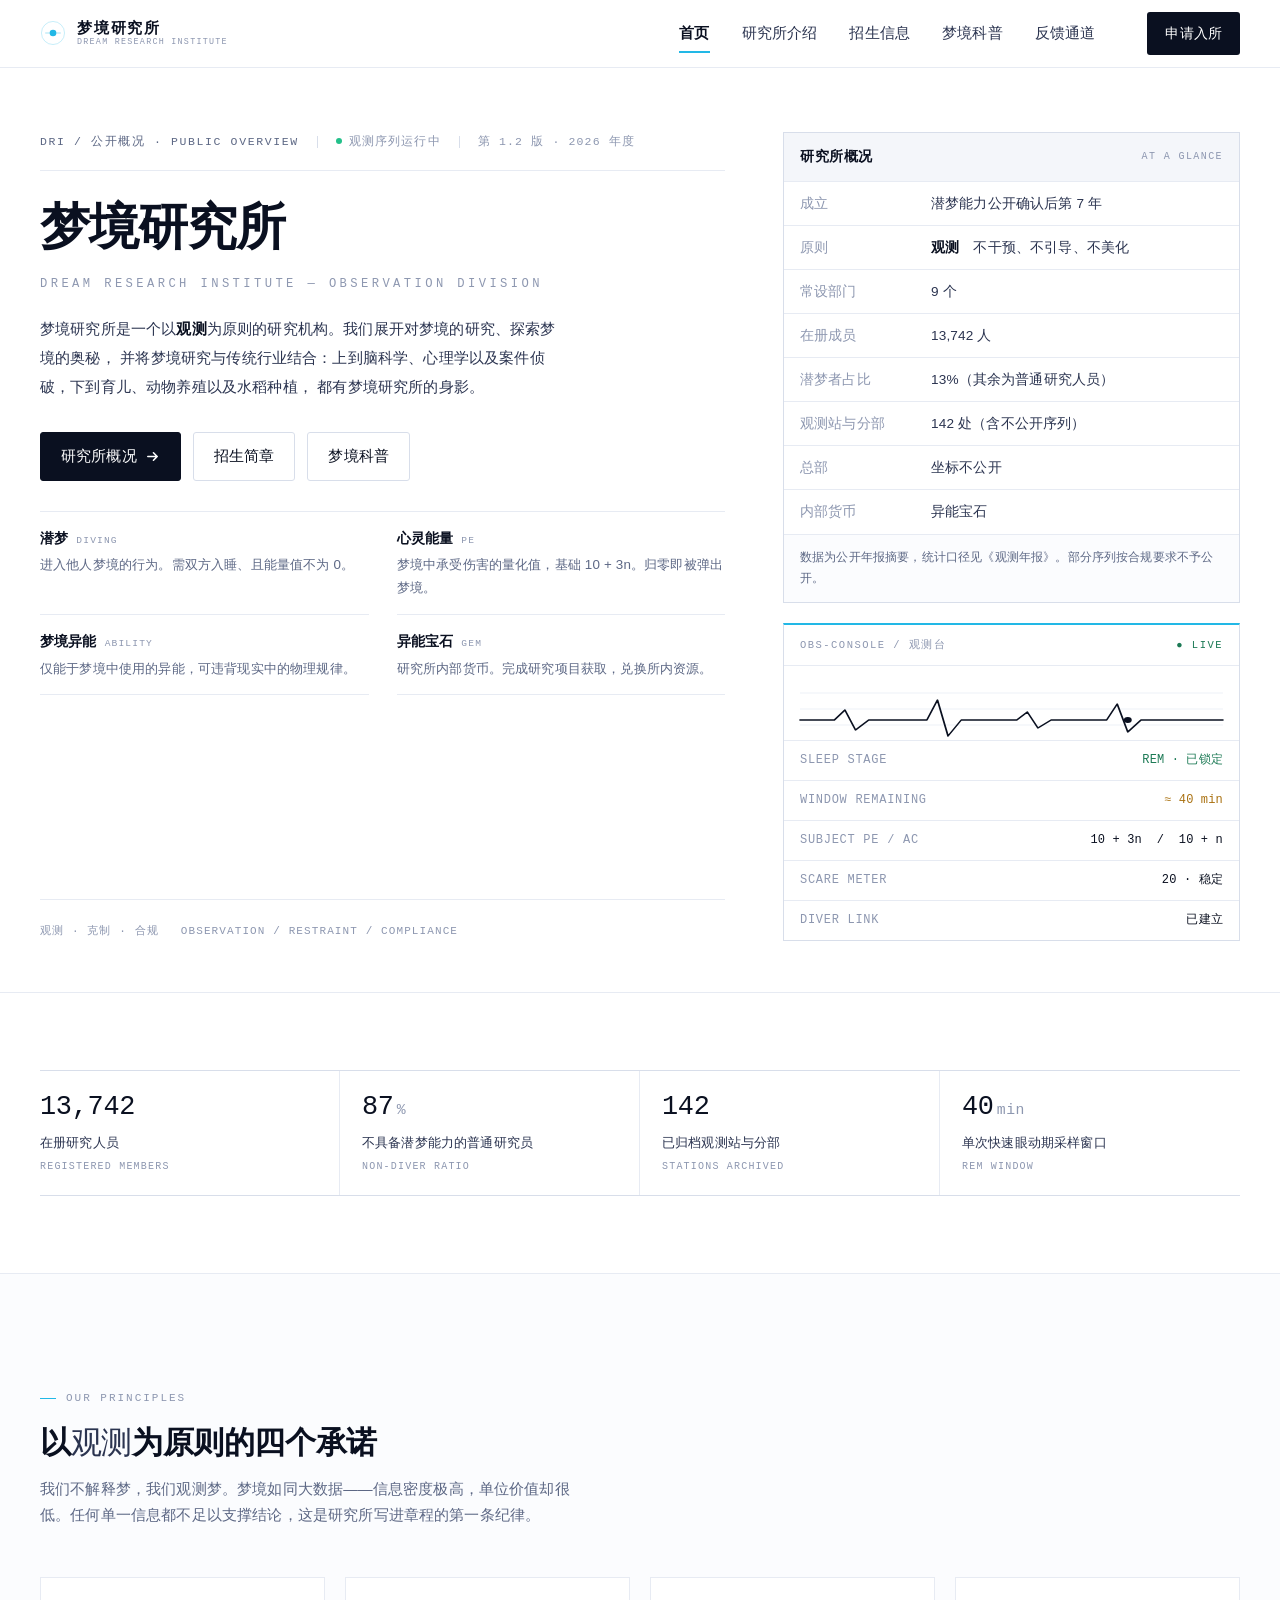
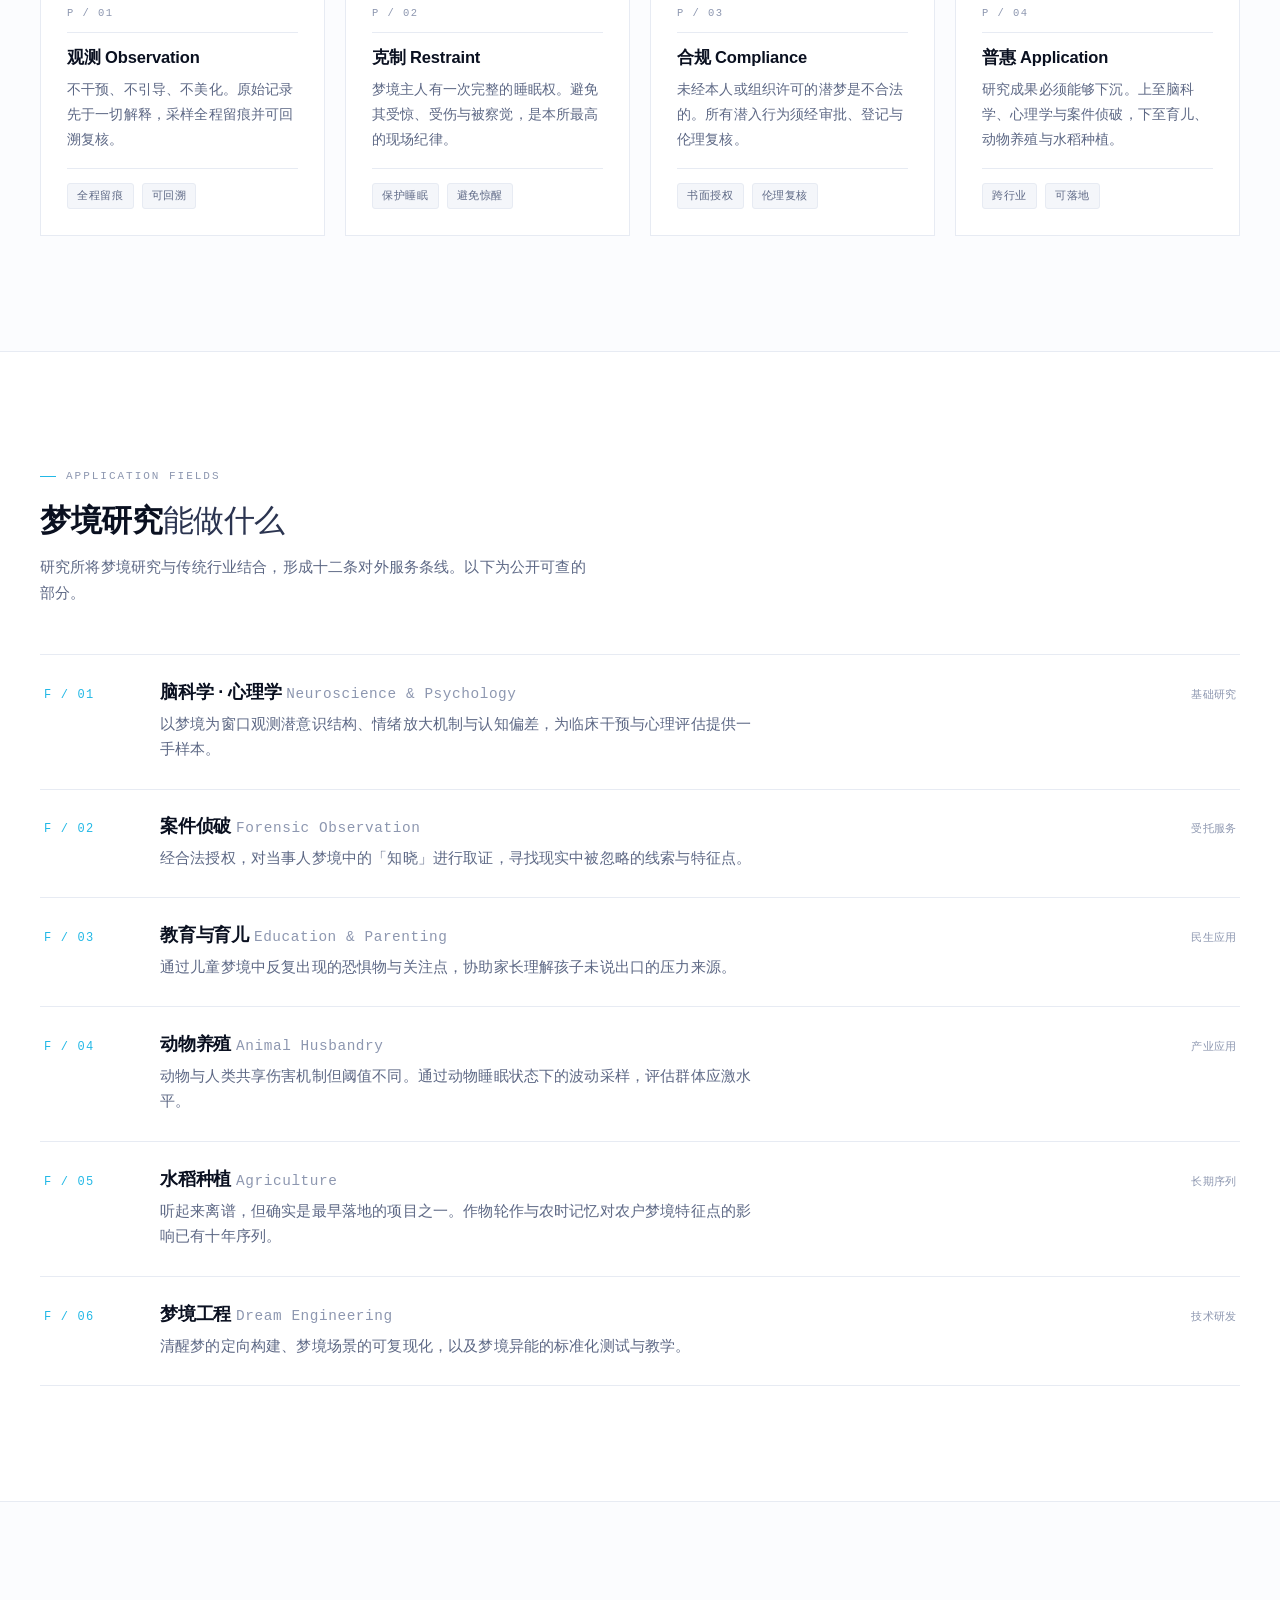
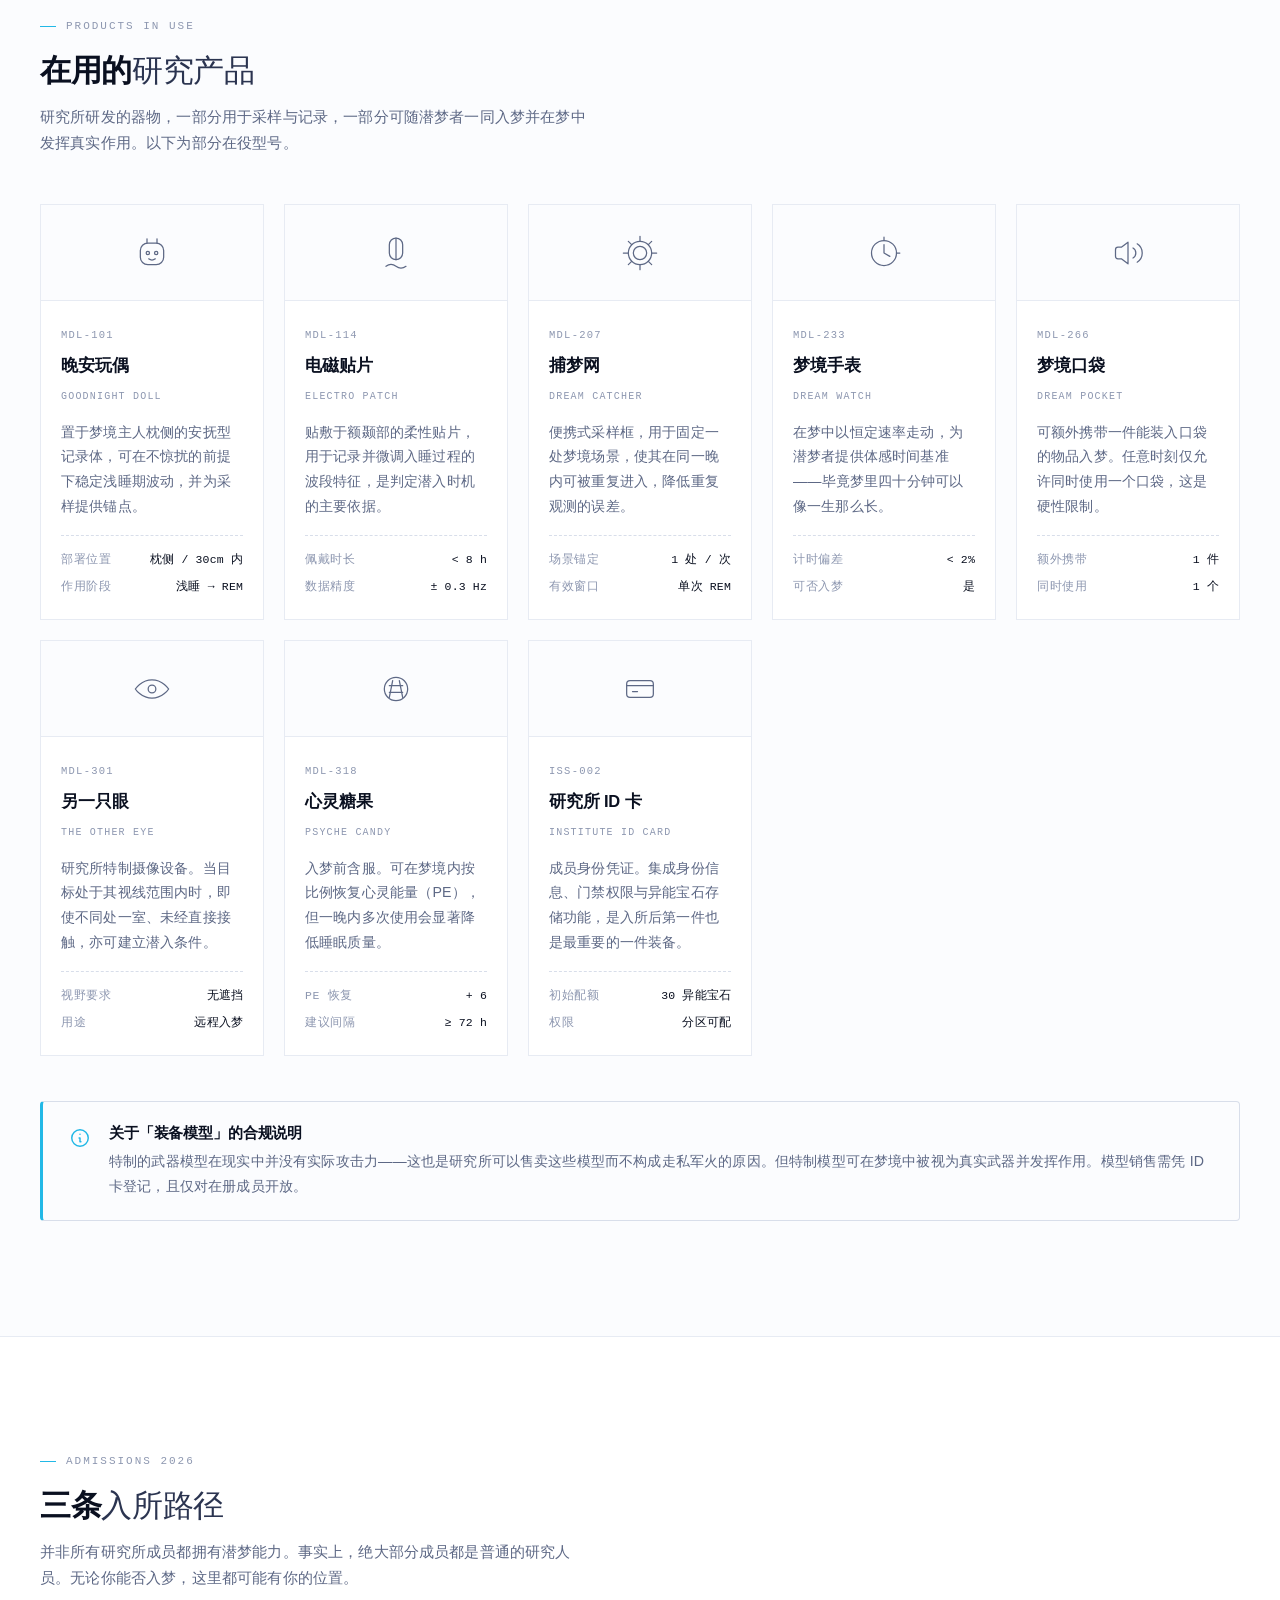
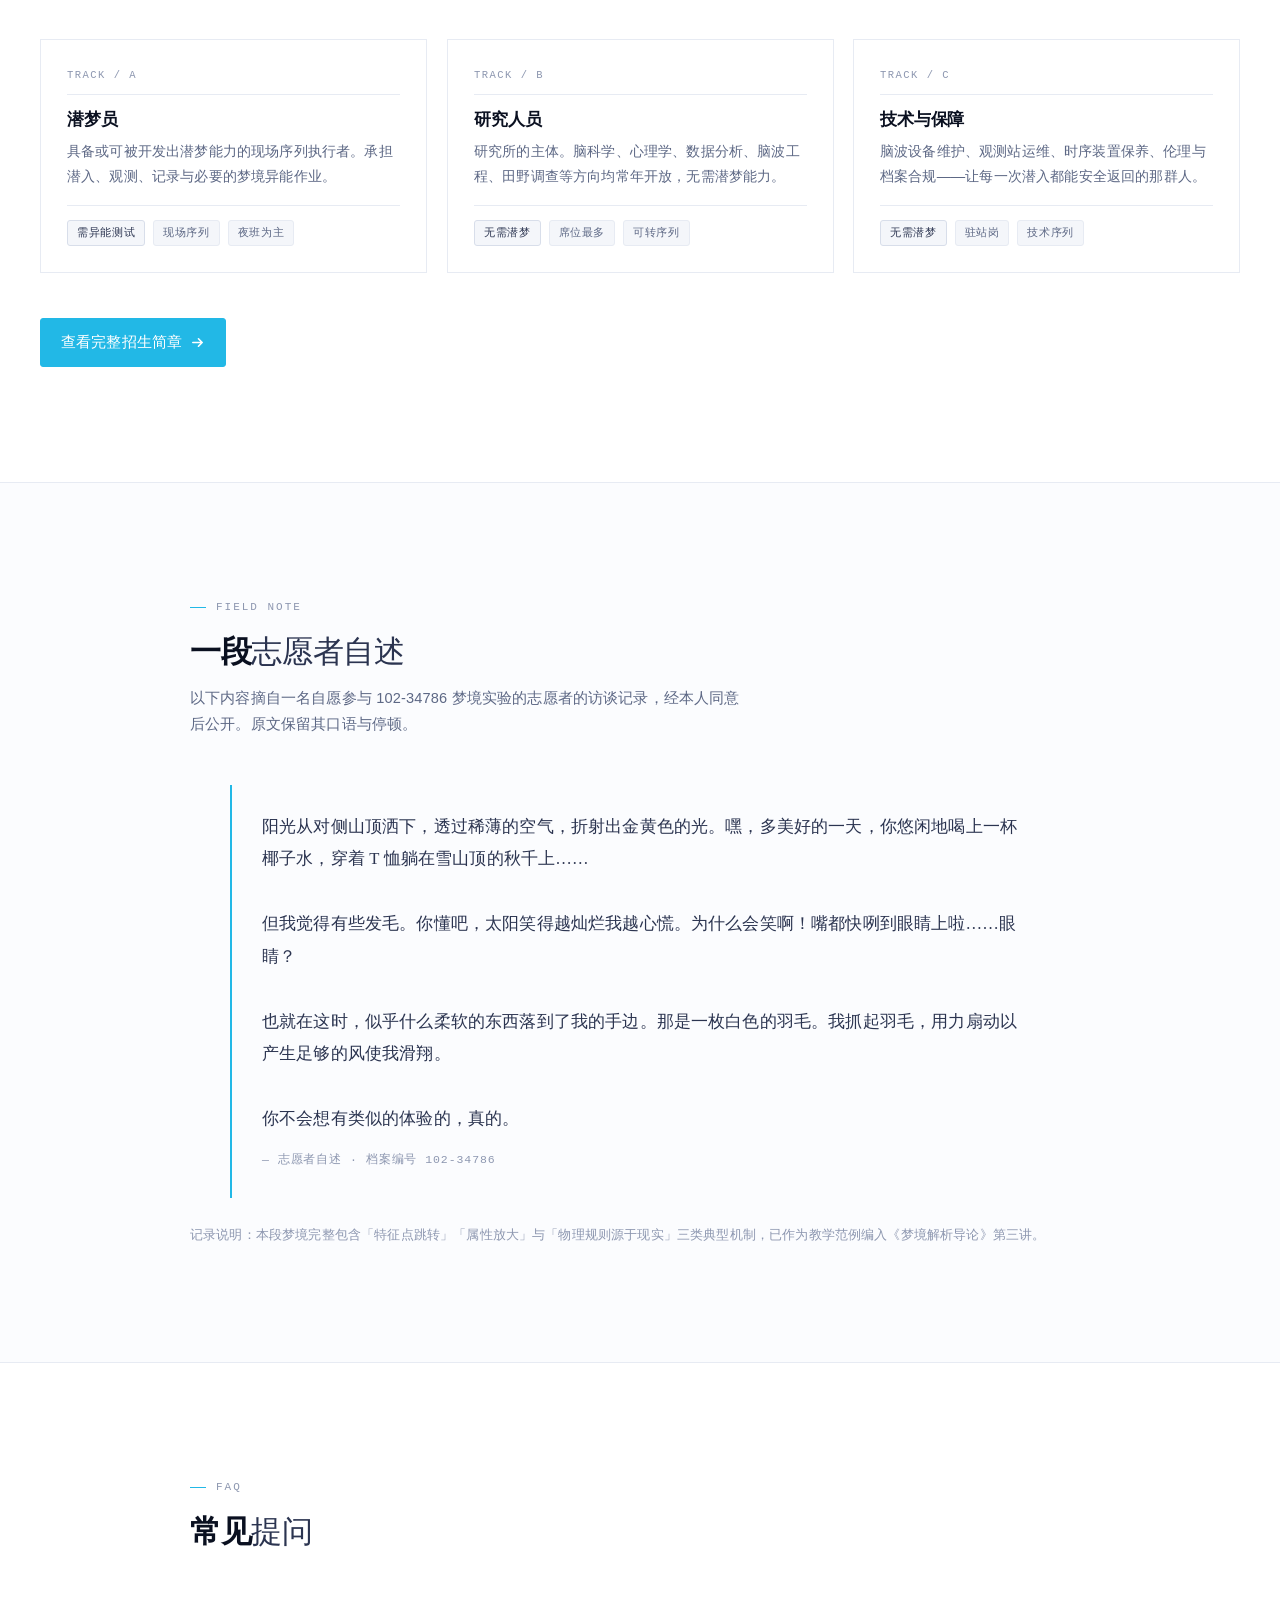
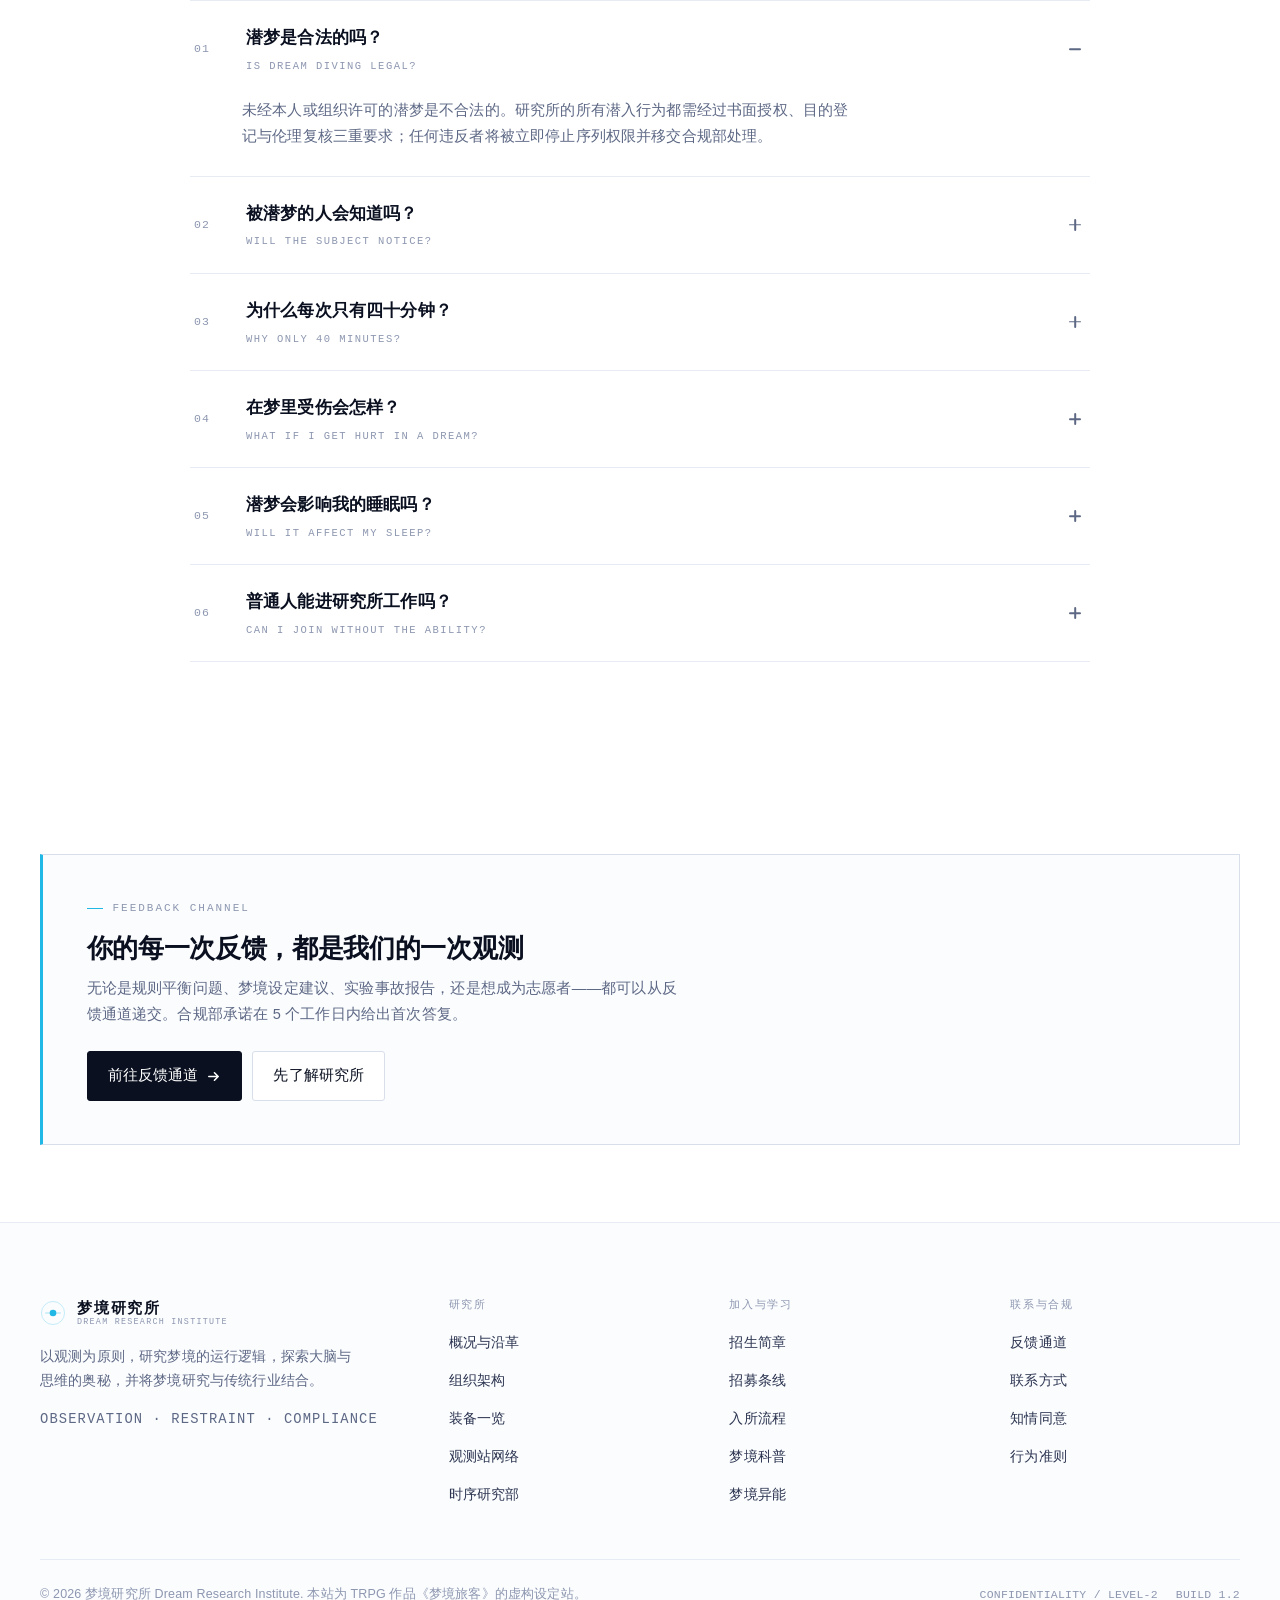
==== commit bf29fa8f: "copy: 移除首页首屏「绝大部分成员都是普通研究人员」一句" ====
--- a/dream-lab-site/index.html
+++ b/dream-lab-site/index.html
@@ -60,9 +60,6 @@
         梦境研究所是一个以<strong>观测</strong>为原则的研究机构。我们展开对梦境的研究、探索梦境的奥秘，
         并将梦境研究与传统行业结合：上到脑科学、心理学以及案件侦破，下到育儿、动物养殖以及水稻种植，
         都有梦境研究所的身影。
-      </p>
-      <p class="hero__lede">
-        并非所有研究所成员都拥有潜梦能力。事实上，<strong>绝大部分成员都是普通的研究人员</strong>。
       </p>
 
       <div class="hero__actions">
